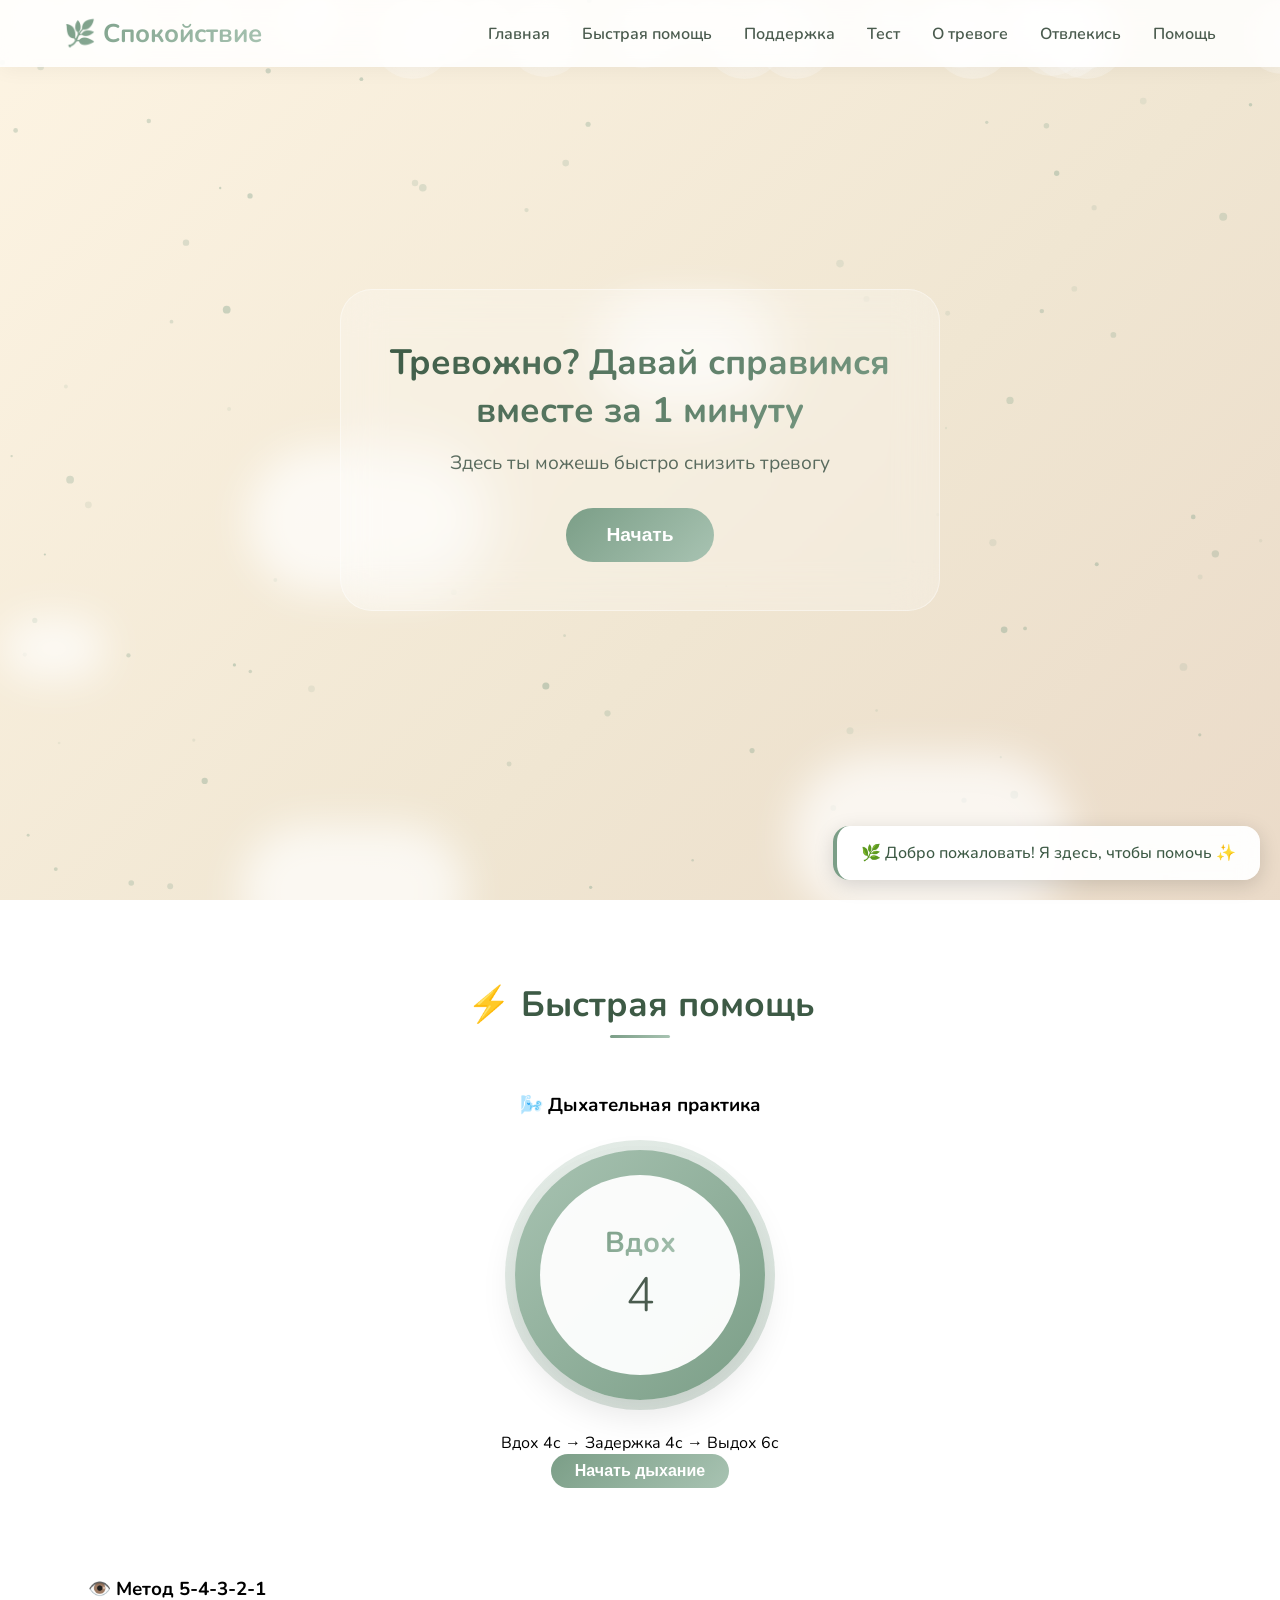
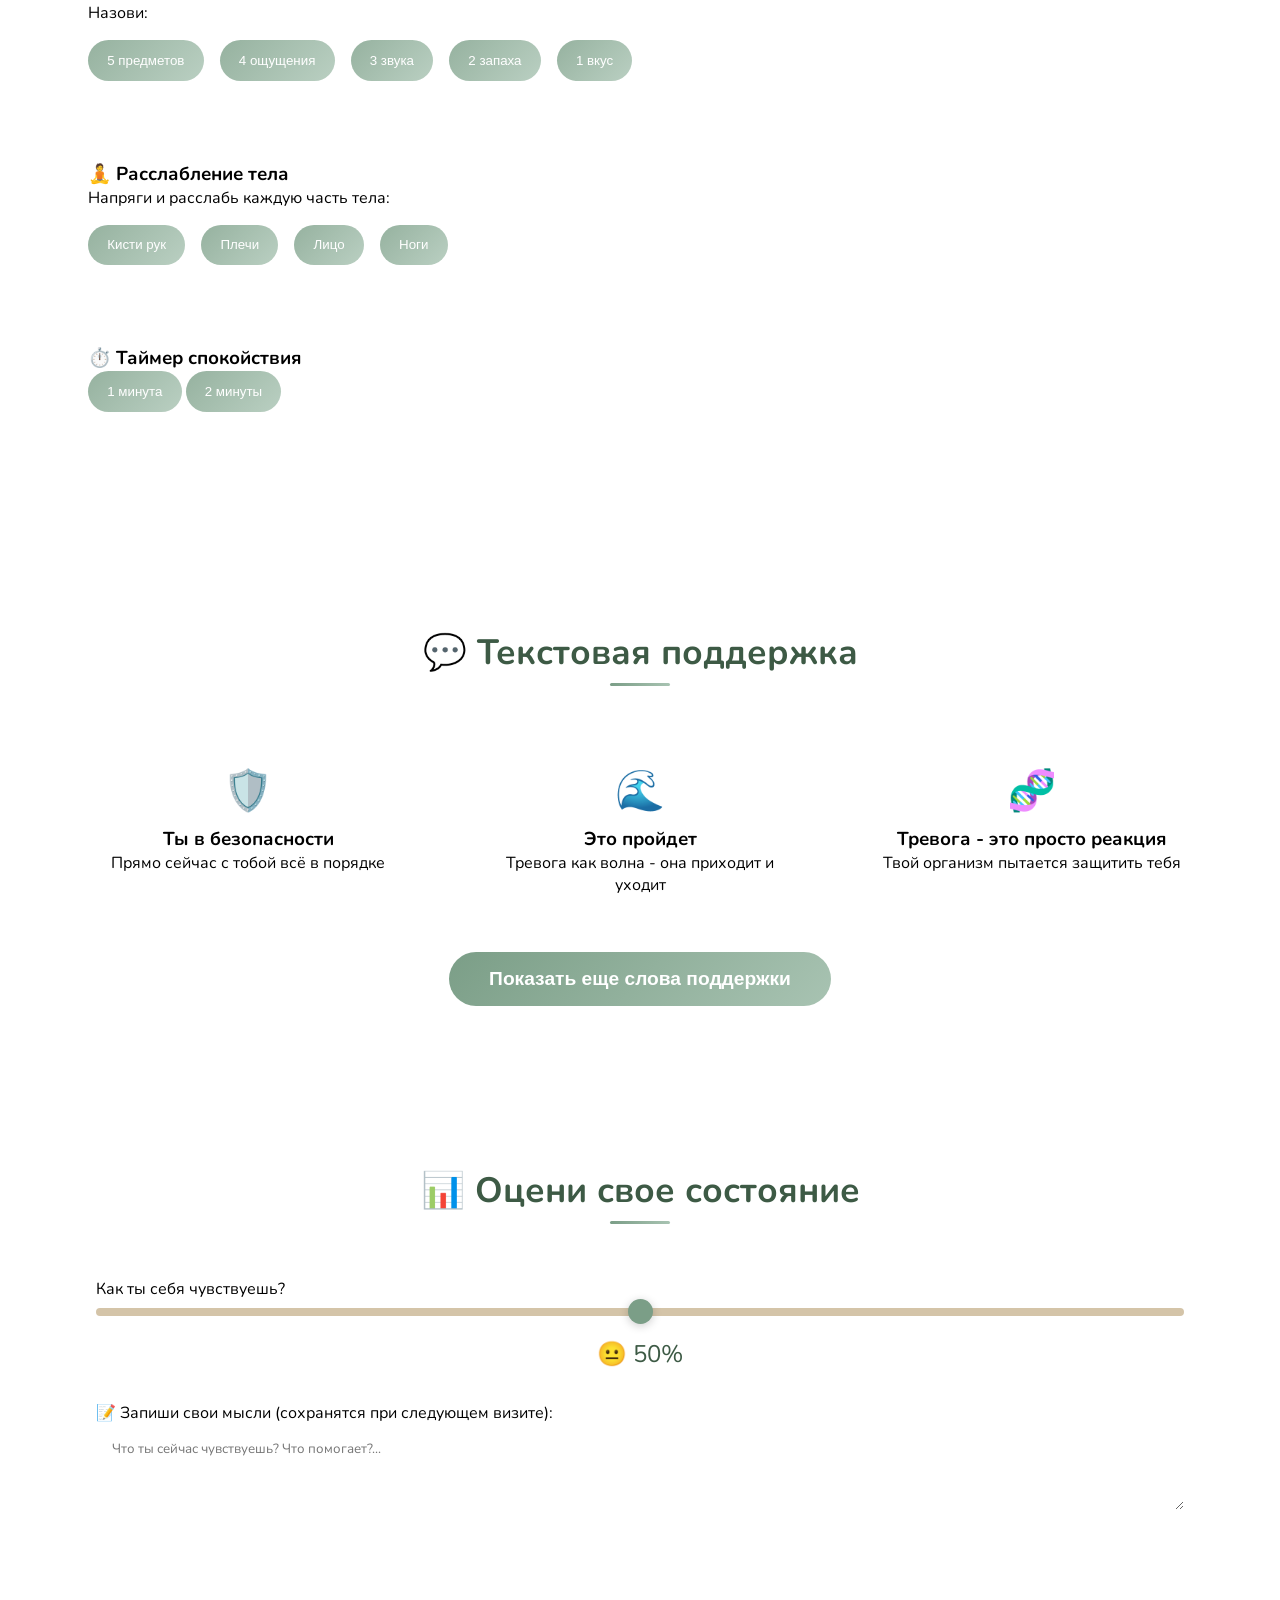
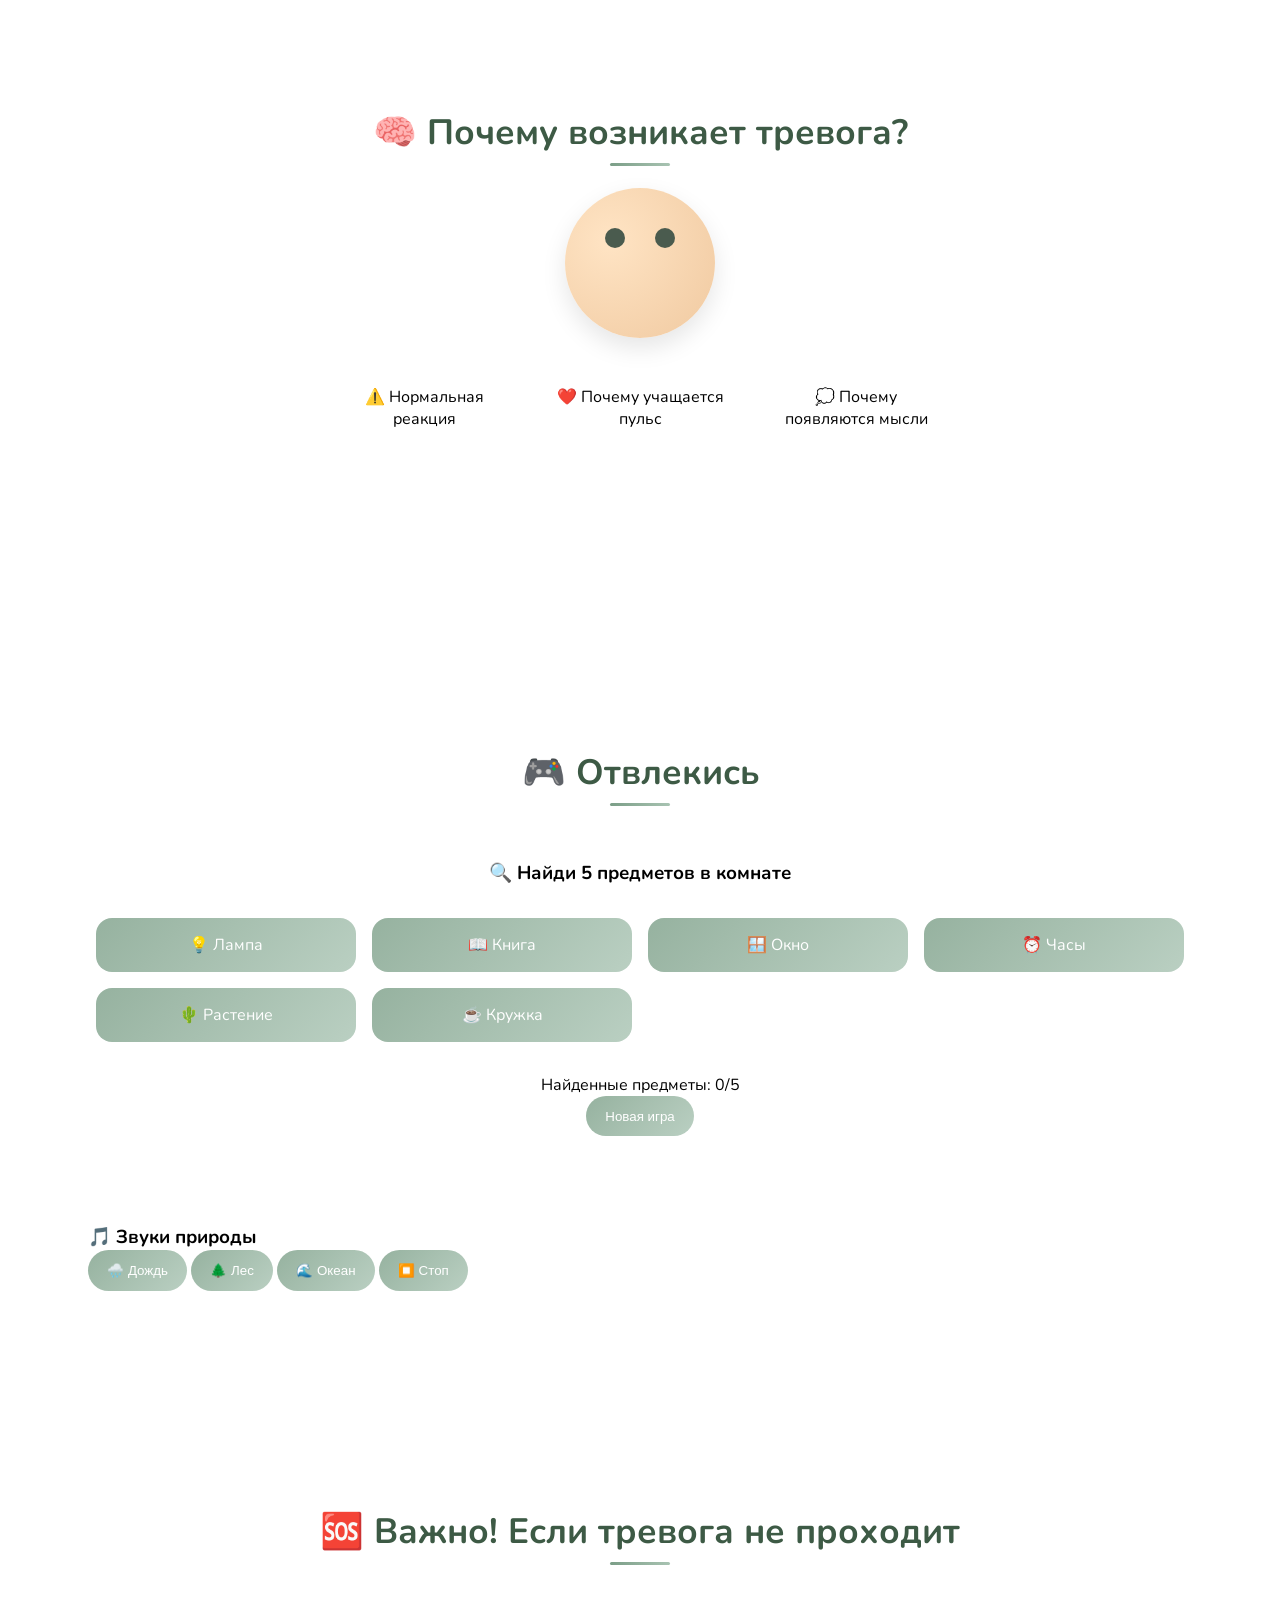
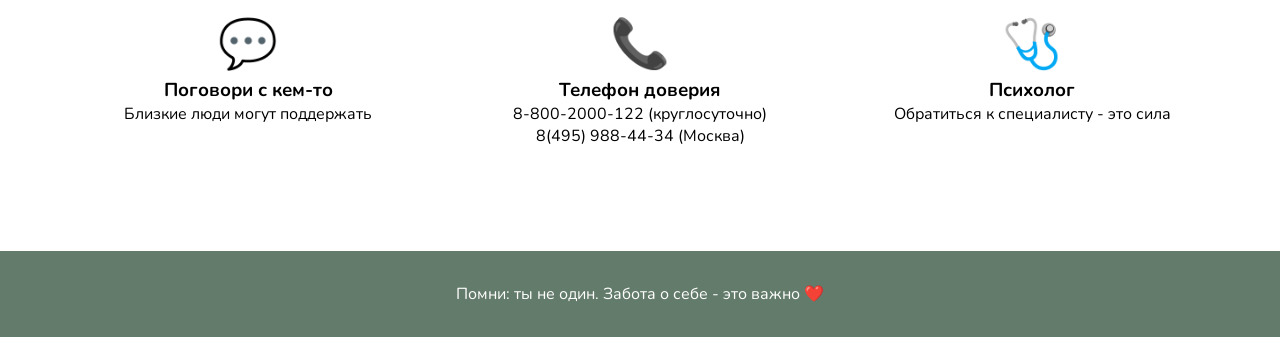
==== вика_сайт/index.html @ f8f21f13 "Add files via upload" ====
<!DOCTYPE html>
<html lang="ru">
<head>
    <meta charset="UTF-8">
    <meta name="viewport" content="width=device-width, initial-scale=1.0, user-scalable=no">
    <title>Спокойствие - Помощь при тревоге</title>
    <link href="https://fonts.googleapis.com/css2?family=Nunito:wght@300;400;600;700;800&display=swap" rel="stylesheet">
    
    <style>
    * {
        margin: 0;
        padding: 0;
        box-sizing: border-box;
    }

    body {
        font-family: 'Nunito', sans-serif;
        min-height: 100vh;
        overflow-x: hidden;
        position: relative;
    }

    /* Канвас для частиц */
    #particleCanvas {
        position: fixed;
        top: 0;
        left: 0;
        width: 100%;
        height: 100%;
        z-index: -2;
        pointer-events: none;
    }

    /* Градиентный фон */
    .gradient-bg {
        position: fixed;
        top: 0;
        left: 0;
        width: 100%;
        height: 100%;
        z-index: -3;
        background: linear-gradient(135deg, 
            #fdf4e3 0%,
            #f0e6d2 15%,
            #e8d5c4 30%,
            #d4e2d4 50%,
            #c5d9e8 70%,
            #e8d5c4 85%,
            #f0e6d2 100%);
        background-size: 400% 400%;
        animation: gradientFlow 20s ease infinite;
    }

    @keyframes gradientFlow {
        0% { background-position: 0% 50%; }
        25% { background-position: 50% 100%; }
        50% { background-position: 100% 50%; }
        75% { background-position: 50% 0%; }
        100% { background-position: 0% 50%; }
    }

    /* Плавающие облака */
    .cloud {
        position: fixed;
        background: rgba(255, 255, 255, 0.7);
        border-radius: 1000px;
        filter: blur(20px);
        pointer-events: none;
        z-index: -1;
        animation: floatCloud 30s infinite linear;
    }

    @keyframes floatCloud {
        0% { transform: translateX(-20%) translateY(0); }
        50% { transform: translateX(20%) translateY(-20px); }
        100% { transform: translateX(-20%) translateY(0); }
    }

    /* Плавающие пузырьки */
    .bubble-particle {
        position: fixed;
        background: radial-gradient(circle, rgba(255,255,255,0.6), rgba(255,255,255,0.1));
        border-radius: 50%;
        pointer-events: none;
        z-index: -1;
        animation: floatBubble var(--duration, 15s) infinite ease-in-out;
    }

    @keyframes floatBubble {
        0% { transform: translateY(100vh) scale(0); opacity: 0; }
        20% { opacity: 0.6; }
        80% { opacity: 0.3; }
        100% { transform: translateY(-20vh) scale(1); opacity: 0; }
    }

    /* Свечение при наведении */
    .glow-effect {
        transition: all 0.3s ease;
    }

    .glow-effect:hover {
        filter: drop-shadow(0 0 15px rgba(123, 158, 135, 0.5));
        transform: translateY(-2px);
    }

    /* Анимация появления уведомлений */
    @keyframes notificationPop {
        0% { transform: scale(0) translateY(20px); opacity: 0; }
        50% { transform: scale(1.1) translateY(-10px); }
        100% { transform: scale(1) translateY(0); opacity: 1; }
    }

    /* Навигация */
    .navbar {
        position: fixed;
        top: 0;
        width: 100%;
        background: rgba(255, 255, 255, 0.85);
        backdrop-filter: blur(15px);
        padding: 1rem 5%;
        display: flex;
        justify-content: space-between;
        align-items: center;
        z-index: 1000;
        box-shadow: 0 2px 20px rgba(0,0,0,0.05);
        transition: all 0.3s;
    }

    .navbar.scrolled {
        background: rgba(255, 255, 255, 0.95);
        padding: 0.7rem 5%;
    }

    .logo {
        font-size: 1.6rem;
        font-weight: 700;
        background: linear-gradient(135deg, #7B9E87, #A8C3B2);
        -webkit-background-clip: text;
        background-clip: text;
        color: transparent;
        transition: all 0.3s;
    }

    .logo:hover {
        transform: scale(1.05);
    }

    .nav-links {
        display: flex;
        gap: 2rem;
        list-style: none;
    }

    .nav-links a {
        text-decoration: none;
        color: #4A5B4E;
        font-weight: 600;
        transition: all 0.3s;
        cursor: pointer;
        position: relative;
    }

    .nav-links a::after {
        content: '';
        position: absolute;
        bottom: -5px;
        left: 50%;
        transform: translateX(-50%);
        width: 0;
        height: 2px;
        background: #7B9E87;
        transition: width 0.3s;
    }

    .nav-links a:hover::after {
        width: 100%;
    }

    .nav-links a:hover { color: #7B9E87; }

    .hamburger {
        display: none;
        flex-direction: column;
        gap: 5px;
        cursor: pointer;
    }

    .hamburger span {
        width: 25px;
        height: 3px;
        background: #4A5B4E;
        transition: 0.3s;
    }

    /* Главный экран */
    .hero {
        min-height: 100vh;
        display: flex;
        align-items: center;
        justify-content: center;
        text-align: center;
        padding: 2rem;
    }

    .hero-card {
        background: rgba(255, 255, 255, 0.25);
        backdrop-filter: blur(20px);
        border-radius: 2rem;
        padding: 3rem;
        max-width: 600px;
        animation: fadeInUp 0.8s ease;
        border: 1px solid rgba(255,255,255,0.4);
        transition: all 0.3s;
    }

    .hero-card:hover {
        transform: translateY(-5px);
        background: rgba(255, 255, 255, 0.3);
        box-shadow: 0 20px 40px rgba(0,0,0,0.1);
    }

    .hero h1 {
        font-size: 2.2rem;
        background: linear-gradient(135deg, #3D5A45, #7B9E87);
        -webkit-background-clip: text;
        background-clip: text;
        color: transparent;
        margin-bottom: 1rem;
    }

    .hero p {
        font-size: 1.2rem;
        color: #5A6B5E;
        margin-bottom: 2rem;
    }

    .start-btn {
        background: linear-gradient(135deg, #7B9E87, #A8C3B2);
        color: white;
        border: none;
        padding: 1rem 2.5rem;
        font-size: 1.2rem;
        border-radius: 50px;
        cursor: pointer;
        transition: all 0.3s;
        font-weight: 700;
        position: relative;
        overflow: hidden;
    }

    .start-btn::before {
        content: '';
        position: absolute;
        top: 50%;
        left: 50%;
        width: 0;
        height: 0;
        border-radius: 50%;
        background: rgba(255,255,255,0.3);
        transform: translate(-50%, -50%);
        transition: width 0.6s, height 0.6s;
    }

    .start-btn:hover::before {
        width: 300px;
        height: 300px;
    }

    .start-btn:hover {
        transform: translateY(-3px);
        box-shadow: 0 10px 25px rgba(123,158,135,0.4);
    }

    /* Общие стили секций */
    .section {
        padding: 5rem 5%;
        position: relative;
    }

    .container {
        max-width: 1200px;
        margin: 0 auto;
    }

    .section-title {
        text-align: center;
        font-size: 2.2rem;
        color: #3D5A45;
        margin-bottom: 2rem;
        position: relative;
        display: inline-block;
        width: 100%;
    }

    .section-title::after {
        content: '';
        position: absolute;
        bottom: -10px;
        left: 50%;
        transform: translateX(-50%);
        width: 60px;
        height: 3px;
        background: linear-gradient(90deg, #7B9E87, #A8C3B2);
        border-radius: 3px;
    }

    /* Дыхательная анимация */
    .breath-card {
        background: rgba(255,255,255,0.3);
        backdrop-filter: blur(15px);
        border-radius: 2rem;
        padding: 2rem;
        text-align: center;
        max-width: 500px;
        margin: 0 auto;
        transition: all 0.3s;
    }

    .breath-card:hover {
        transform: scale(1.02);
        background: rgba(255,255,255,0.4);
    }

    .breath-circle {
        width: 250px;
        height: 250px;
        margin: 2rem auto;
        background: linear-gradient(135deg, #A8C3B2, #7B9E87);
        border-radius: 50%;
        display: flex;
        align-items: center;
        justify-content: center;
        transition: all 0.1s ease;
        cursor: pointer;
        box-shadow: 0 15px 35px rgba(0,0,0,0.1);
        position: relative;
    }

    .breath-circle::before {
        content: '';
        position: absolute;
        top: -10px;
        left: -10px;
        right: -10px;
        bottom: -10px;
        border-radius: 50%;
        background: linear-gradient(135deg, #A8C3B2, #7B9E87);
        opacity: 0.3;
        z-index: -1;
        transition: all 0.3s;
    }

    .breath-circle:hover::before {
        top: -15px;
        left: -15px;
        right: -15px;
        bottom: -15px;
        opacity: 0.5;
    }

    .circle-inner {
        width: 200px;
        height: 200px;
        background: rgba(255,255,255,0.95);
        border-radius: 50%;
        display: flex;
        flex-direction: column;
        align-items: center;
        justify-content: center;
    }

    .breath-text {
        font-size: 1.8rem;
        font-weight: 700;
        background: linear-gradient(135deg, #7B9E87, #A8C3B2);
        -webkit-background-clip: text;
        background-clip: text;
        color: transparent;
    }

    .breath-timer {
        font-size: 3rem;
        font-weight: 300;
        color: #4A5B4E;
    }

    /* Метод 5-4-3-2-1 */
    .method-card {
        background: rgba(255,255,255,0.3);
        backdrop-filter: blur(15px);
        border-radius: 1.5rem;
        padding: 1.5rem;
        margin: 1rem 0;
        transition: all 0.3s;
    }

    .method-card:hover {
        transform: translateX(5px);
        background: rgba(255,255,255,0.4);
    }

    .sense-buttons {
        display: flex;
        flex-wrap: wrap;
        gap: 1rem;
        margin-top: 1rem;
    }

    .sense-btn {
        background: linear-gradient(135deg, rgba(123,158,135,0.8), rgba(168,195,178,0.8));
        color: white;
        border: none;
        padding: 0.8rem 1.2rem;
        border-radius: 25px;
        cursor: pointer;
        transition: all 0.2s;
        position: relative;
        overflow: hidden;
    }

    .sense-btn:hover {
        transform: scale(1.05);
        background: linear-gradient(135deg, #7B9E87, #A8C3B2);
    }

    .sense-btn:active {
        transform: scale(0.95);
    }

    /* Слова поддержки */
    .support-grid {
        display: grid;
        grid-template-columns: repeat(auto-fit, minmax(250px, 1fr));
        gap: 1.5rem;
        margin-top: 2rem;
    }

    .support-card {
        background: rgba(255,255,255,0.4);
        backdrop-filter: blur(12px);
        border-radius: 1rem;
        padding: 1.5rem;
        text-align: center;
        transition: all 0.3s;
        cursor: pointer;
    }

    .support-card:hover {
        transform: translateY(-8px) rotate(2deg);
        background: rgba(255,255,255,0.6);
        box-shadow: 0 15px 30px rgba(0,0,0,0.1);
    }

    .support-emoji { 
        font-size: 2.5rem; 
        margin-bottom: 0.5rem;
        transition: all 0.3s;
    }

    .support-card:hover .support-emoji {
        transform: scale(1.2);
    }

    /* Мини-тест с шкалой */
    .scale-container {
        background: rgba(255,255,255,0.3);
        backdrop-filter: blur(15px);
        border-radius: 2rem;
        padding: 2rem;
        transition: all 0.3s;
    }

    .scale-container:hover {
        transform: translateY(-3px);
        background: rgba(255,255,255,0.4);
    }

    .slider {
        width: 100%;
        height: 8px;
        -webkit-appearance: none;
        background: #D4C4A8;
        border-radius: 5px;
        outline: none;
    }

    .slider::-webkit-slider-thumb {
        -webkit-appearance: none;
        width: 25px;
        height: 25px;
        background: #7B9E87;
        border-radius: 50%;
        cursor: pointer;
        box-shadow: 0 2px 10px rgba(0,0,0,0.2);
        transition: all 0.2s;
    }

    .slider::-webkit-slider-thumb:hover {
        transform: scale(1.2);
    }

    .scale-value {
        text-align: center;
        font-size: 1.5rem;
        margin: 1rem 0;
        color: #3D5A45;
    }

    .journal-area {
        margin-top: 2rem;
    }

    .journal-area textarea {
        width: 100%;
        padding: 1rem;
        border: none;
        border-radius: 1rem;
        background: rgba(255,255,255,0.7);
        font-family: inherit;
        resize: vertical;
        transition: all 0.3s;
    }

    .journal-area textarea:focus {
        outline: none;
        background: rgba(255,255,255,0.9);
        transform: scale(1.01);
    }

    /* Анимированная голова */
    .head-container {
        text-align: center;
        position: relative;
        min-height: 400px;
    }

    .animated-head {
        width: 150px;
        height: 150px;
        background: radial-gradient(circle at 30% 35%, #FFE4C4, #F0C9A0);
        border-radius: 50%;
        margin: 0 auto 2rem;
        position: relative;
        animation: headBob 3s ease-in-out infinite;
        box-shadow: 0 10px 25px rgba(0,0,0,0.1);
        cursor: pointer;
        transition: all 0.3s;
    }

    .animated-head:hover {
        transform: scale(1.05);
    }

    @keyframes headBob {
        0%, 100% { transform: translateY(0); }
        50% { transform: translateY(-10px); }
    }

    .eyes {
        position: absolute;
        top: 40px;
        left: 50%;
        transform: translateX(-50%);
        display: flex;
        gap: 30px;
    }

    .eye {
        width: 20px;
        height: 20px;
        background: #4A5B4E;
        border-radius: 50%;
        animation: blink 4s infinite;
        transition: all 0.1s;
    }

    .animated-head:hover .eye {
        transform: scale(1.3);
    }

    @keyframes blink {
        0%, 94%, 100% { height: 20px; }
        97% { height: 2px; }
    }

    .info-bubbles {
        display: flex;
        flex-wrap: wrap;
        justify-content: center;
        gap: 1rem;
        margin-top: 2rem;
    }

    .info-bubble {
        background: rgba(255,255,255,0.5);
        backdrop-filter: blur(10px);
        padding: 1rem;
        border-radius: 2rem;
        max-width: 200px;
        animation: floatInfo 3s ease-in-out infinite;
        cursor: pointer;
        transition: all 0.3s;
    }

    .info-bubble:hover {
        transform: scale(1.1);
        background: rgba(255,255,255,0.7);
    }

    .info-bubble:nth-child(2) { animation-delay: 0.5s; }
    .info-bubble:nth-child(3) { animation-delay: 1s; }

    @keyframes floatInfo {
        0%, 100% { transform: translateY(0); }
        50% { transform: translateY(-8px); }
    }

    /* Мини-игра */
    .game-card {
        background: rgba(255,255,255,0.3);
        backdrop-filter: blur(15px);
        border-radius: 2rem;
        padding: 2rem;
        text-align: center;
    }

    .game-area {
        display: grid;
        grid-template-columns: repeat(4, 1fr);
        gap: 1rem;
        margin: 2rem 0;
    }

    .game-item {
        background: linear-gradient(135deg, rgba(123,158,135,0.8), rgba(168,195,178,0.8));
        padding: 1rem;
        border-radius: 1rem;
        cursor: pointer;
        transition: all 0.3s;
        color: white;
    }

    .game-item:hover {
        transform: translateY(-3px) scale(1.05);
        background: linear-gradient(135deg, #7B9E87, #A8C3B2);
    }

    .game-item.found { 
        opacity: 0.4; 
        cursor: default;
        transform: scale(0.95);
    }

    /* Контакты помощи */
    .help-grid {
        display: grid;
        grid-template-columns: repeat(auto-fit, minmax(280px, 1fr));
        gap: 1.5rem;
    }

    .help-card {
        background: rgba(255,255,255,0.4);
        backdrop-filter: blur(12px);
        border-radius: 1.5rem;
        padding: 1.5rem;
        text-align: center;
        transition: all 0.3s;
    }

    .help-card:hover {
        transform: translateY(-5px);
        background: rgba(255,255,255,0.6);
        box-shadow: 0 10px 25px rgba(0,0,0,0.1);
    }

    /* Уведомление */
    .notification {
        position: fixed;
        bottom: 20px;
        right: 20px;
        background: rgba(255,255,255,0.95);
        backdrop-filter: blur(10px);
        padding: 1rem 1.5rem;
        border-radius: 1rem;
        box-shadow: 0 5px 20px rgba(0,0,0,0.15);
        z-index: 2000;
        animation: notificationPop 0.5s ease;
        border-left: 4px solid #7B9E87;
        font-weight: 500;
        color: #3D5A45;
    }

    /* Адаптивность */
    @media (max-width: 768px) {
        .nav-links { display: none; }
        .hamburger { display: flex; }
        .nav-links.active { display: flex; flex-direction: column; position: absolute; top: 100%; left: 0; width: 100%; background: rgba(255,255,255,0.98); padding: 1rem; gap: 1rem; }
        .hero h1 { font-size: 1.5rem; }
        .breath-circle { width: 200px; height: 200px; }
        .circle-inner { width: 160px; height: 160px; }
        .game-area { grid-template-columns: repeat(2, 1fr); }
    }

    @keyframes fadeInUp {
        from { opacity: 0; transform: translateY(30px); }
        to { opacity: 1; transform: translateY(0); }
    }

    button { cursor: pointer; transition: all 0.2s; }
    button:active { transform: scale(0.98); }
    </style>
</head>
<body>
    <canvas id="particleCanvas"></canvas>
    <div class="gradient-bg"></div>
    <div id="clouds"></div>
    <div id="bubblesContainer"></div>

    <nav class="navbar" id="navbar">
        <div class="logo">🌿 Спокойствие</div>
        <ul class="nav-links">
            <li><a onclick="scrollToSection('main')">Главная</a></li>
            <li><a onclick="scrollToSection('quickHelp')">Быстрая помощь</a></li>
            <li><a onclick="scrollToSection('support')">Поддержка</a></li>
            <li><a onclick="scrollToSection('test')">Тест</a></li>
            <li><a onclick="scrollToSection('why')">О тревоге</a></li>
            <li><a onclick="scrollToSection('distract')">Отвлекись</a></li>
            <li><a onclick="scrollToSection('help')">Помощь</a></li>
        </ul>
        <div class="hamburger" onclick="toggleMenu()">
            <span></span><span></span><span></span>
        </div>
    </nav>

    <!-- Главный экран -->
    <section id="main" class="hero">
        <div class="hero-card">
            <h1>Тревожно? Давай справимся вместе за 1 минуту</h1>
            <p>Здесь ты можешь быстро снизить тревогу</p>
            <button class="start-btn" onclick="scrollToSection('quickHelp')">Начать</button>
        </div>
    </section>

    <!-- Остальные секции остаются без изменений для краткости... -->
    <section id="quickHelp" class="section">
        <div class="container">
            <h2 class="section-title">⚡ Быстрая помощь</h2>
            
            <div class="breath-card" style="margin-bottom: 2rem;">
                <h3>🌬️ Дыхательная практика</h3>
                <div class="breath-circle" id="breathCircle" onclick="toggleBreathing()">
                    <div class="circle-inner">
                        <div class="breath-text" id="breathText">Вдох</div>
                        <div class="breath-timer" id="breathTimer">4</div>
                    </div>
                </div>
                <p>Вдох 4с → Задержка 4с → Выдох 6с</p>
                <button class="start-btn" style="padding: 0.5rem 1.5rem; font-size: 1rem;" onclick="toggleBreathing()">Начать дыхание</button>
            </div>

            <div class="method-card">
                <h3>👁️ Метод 5-4-3-2-1</h3>
                <p>Назови:</p>
                <div class="sense-buttons">
                    <button class="sense-btn" onclick="addSense('5 предметов, которые ты видишь')">5 предметов</button>
                    <button class="sense-btn" onclick="addSense('4 вещи, которые ты чувствуешь')">4 ощущения</button>
                    <button class="sense-btn" onclick="addSense('3 звука вокруг')">3 звука</button>
                    <button class="sense-btn" onclick="addSense('2 запаха')">2 запаха</button>
                    <button class="sense-btn" onclick="addSense('1 вкус')">1 вкус</button>
                </div>
                <p id="senseFeedback" style="margin-top: 1rem; font-style: italic;"></p>
            </div>

            <div class="method-card">
                <h3>🧘 Расслабление тела</h3>
                <p>Напряги и расслабь каждую часть тела:</p>
                <div class="sense-buttons">
                    <button class="sense-btn" onclick="relaxBody('кисти рук')">Кисти рук</button>
                    <button class="sense-btn" onclick="relaxBody('плечи')">Плечи</button>
                    <button class="sense-btn" onclick="relaxBody('лицо')">Лицо</button>
                    <button class="sense-btn" onclick="relaxBody('ноги')">Ноги</button>
                </div>
                <p id="relaxFeedback" style="margin-top: 1rem;"></p>
            </div>

            <div class="method-card">
                <h3>⏱️ Таймер спокойствия</h3>
                <button class="sense-btn" onclick="startTimer(60)">1 минута</button>
                <button class="sense-btn" onclick="startTimer(120)">2 минуты</button>
                <p id="timerDisplay" style="margin-top: 1rem; font-size: 1.5rem;"></p>
            </div>
        </div>
    </section>

    <section id="support" class="section">
        <div class="container">
            <h2 class="section-title">💬 Текстовая поддержка</h2>
            <div class="support-grid" id="supportGrid">
                <div class="support-card"><div class="support-emoji">🛡️</div><h3>Ты в безопасности</h3><p>Прямо сейчас с тобой всё в порядке</p></div>
                <div class="support-card"><div class="support-emoji">🌊</div><h3>Это пройдет</h3><p>Тревога как волна - она приходит и уходит</p></div>
                <div class="support-card"><div class="support-emoji">🧬</div><h3>Тревога - это просто реакция</h3><p>Твой организм пытается защитить тебя</p></div>
            </div>
            <div style="text-align: center; margin-top: 2rem;">
                <button class="start-btn" id="moreSupportBtn">Показать еще слова поддержки</button>
            </div>
            <div id="extraSupport" style="display: none; margin-top: 2rem;"></div>
        </div>
    </section>

    <section id="test" class="section">
        <div class="container">
            <h2 class="section-title">📊 Оцени свое состояние</h2>
            <div class="scale-container">
                <p>Как ты себя чувствуешь?</p>
                <input type="range" id="moodScale" class="slider" min="0" max="100" value="50">
                <div class="scale-value" id="scaleValue">😐 50%</div>
                <div class="journal-area">
                    <p>📝 Запиши свои мысли (сохранятся при следующем визите):</p>
                    <textarea id="journalNotes" rows="3" placeholder="Что ты сейчас чувствуешь? Что помогает?..."></textarea>
                </div>
            </div>
        </div>
    </section>

    <section id="why" class="section">
        <div class="container">
            <h2 class="section-title">🧠 Почему возникает тревога?</h2>
            <div class="head-container">
                <div class="animated-head" onclick="showRandomFact()">
                    <div class="eyes">
                        <div class="eye"></div>
                        <div class="eye"></div>
                    </div>
                </div>
                <div class="info-bubbles">
                    <div class="info-bubble" onclick="showInfo('Тревога - это нормальная реакция организма на опасность')">⚠️ Нормальная реакция</div>
                    <div class="info-bubble" onclick="showInfo('Пульс учащается, чтобы быстрее доставить кислород к мышцам')">❤️ Почему учащается пульс</div>
                    <div class="info-bubble" onclick="showInfo('Мозг ищет угрозы - так эволюция защищала нас')">💭 Почему появляются мысли</div>
                </div>
                <p id="infoDisplay" style="text-align: center; margin-top: 2rem; background: rgba(255,255,255,0.5); padding: 1rem; border-radius: 1rem;"></p>
            </div>
        </div>
    </section>

    <section id="distract" class="section">
        <div class="container">
            <h2 class="section-title">🎮 Отвлекись</h2>
            <div class="game-card">
                <h3>🔍 Найди 5 предметов в комнате</h3>
                <div class="game-area" id="gameArea">
                    <div class="game-item" data-item="лампа">💡 Лампа</div>
                    <div class="game-item" data-item="книга">📖 Книга</div>
                    <div class="game-item" data-item="окно">🪟 Окно</div>
                    <div class="game-item" data-item="часы">⏰ Часы</div>
                    <div class="game-item" data-item="растение">🌵 Растение</div>
                    <div class="game-item" data-item="кружка">☕ Кружка</div>
                </div>
                <p>Найденные предметы: <span id="foundCount">0</span>/5</p>
                <button class="sense-btn" onclick="resetGame()">Новая игра</button>
            </div>
            
            <div class="method-card" style="margin-top: 2rem;">
                <h3>🎵 Звуки природы</h3>
                <button class="sense-btn" onclick="playSound('rain')">🌧️ Дождь</button>
                <button class="sense-btn" onclick="playSound('forest')">🌲 Лес</button>
                <button class="sense-btn" onclick="playSound('ocean')">🌊 Океан</button>
                <button class="sense-btn" onclick="stopSound()">⏹️ Стоп</button>
                <p id="soundStatus" style="margin-top: 1rem;"></p>
            </div>
        </div>
    </section>

    <section id="help" class="section">
        <div class="container">
            <h2 class="section-title">🆘 Важно! Если тревога не проходит</h2>
            <div class="help-grid">
                <div class="help-card">
                    <div style="font-size: 3rem;">💬</div>
                    <h3>Поговори с кем-то</h3>
                    <p>Близкие люди могут поддержать</p>
                </div>
                <div class="help-card">
                    <div style="font-size: 3rem;">📞</div>
                    <h3>Телефон доверия</h3>
                    <p>8-800-2000-122 (круглосуточно)</p>
                    <p>8(495) 988-44-34 (Москва)</p>
                </div>
                <div class="help-card">
                    <div style="font-size: 3rem;">🩺</div>
                    <h3>Психолог</h3>
                    <p>Обратиться к специалисту - это сила</p>
                </div>
            </div>
        </div>
    </section>

    <footer style="text-align: center; padding: 2rem; background: rgba(61,90,69,0.8); color: white;">
        <p>Помни: ты не один. Забота о себе - это важно ❤️</p>
    </footer>

    <script>
    // Частицы на канвасе
    const canvas = document.getElementById('particleCanvas');
    const ctx = canvas.getContext('2d');
    let particles = [];
    let mouseX = 0, mouseY = 0;

    function resizeCanvas() {
        canvas.width = window.innerWidth;
        canvas.height = window.innerHeight;
    }

    class Particle {
        constructor() {
            this.x = Math.random() * canvas.width;
            this.y = Math.random() * canvas.height;
            this.size = Math.random() * 3 + 1;
            this.speedX = Math.random() * 1 - 0.5;
            this.speedY = Math.random() * 1 - 0.5;
            this.color = `rgba(123, 158, 135, ${Math.random() * 0.3 + 0.1})`;
        }

        update() {
            this.x += this.speedX;
            this.y += this.speedY;
            
            // Притяжение к курсору
            const dx = mouseX - this.x;
            const dy = mouseY - this.y;
            const distance = Math.sqrt(dx * dx + dy * dy);
            if (distance < 100) {
                const angle = Math.atan2(dy, dx);
                const force = (100 - distance) / 1000;
                this.x -= Math.cos(angle) * force;
                this.y -= Math.sin(angle) * force;
            }
            
            if (this.x < 0) this.x = canvas.width;
            if (this.x > canvas.width) this.x = 0;
            if (this.y < 0) this.y = canvas.height;
            if (this.y > canvas.height) this.y = 0;
        }

        draw() {
            ctx.fillStyle = this.color;
            ctx.beginPath();
            ctx.arc(this.x, this.y, this.size, 0, Math.PI * 2);
            ctx.fill();
        }
    }

    function initParticles() {
        for (let i = 0; i < 100; i++) {
            particles.push(new Particle());
        }
    }

    function animateParticles() {
        ctx.clearRect(0, 0, canvas.width, canvas.height);
        particles.forEach(particle => {
            particle.update();
            particle.draw();
        });
        requestAnimationFrame(animateParticles);
    }

    // Облака
    function createClouds() {
        const cloudContainer = document.getElementById('clouds');
        for (let i = 0; i < 5; i++) {
            const cloud = document.createElement('div');
            cloud.className = 'cloud';
            const size = Math.random() * 200 + 100;
            cloud.style.width = size + 'px';
            cloud.style.height = (size * 0.6) + 'px';
            cloud.style.top = Math.random() * 100 + '%';
            cloud.style.left = Math.random() * 100 + '%';
            cloud.style.animationDelay = Math.random() * 10 + 's';
            cloud.style.animationDuration = Math.random() * 20 + 20 + 's';
            cloudContainer.appendChild(cloud);
        }
    }

    // Пузырьки
    function createBubbles() {
        const container = document.getElementById('bubblesContainer');
        for (let i = 0; i < 30; i++) {
            const bubble = document.createElement('div');
            bubble.className = 'bubble-particle';
            const size = Math.random() * 60 + 20;
            bubble.style.width = size + 'px';
            bubble.style.height = size + 'px';
            bubble.style.left = Math.random() * 100 + '%';
            bubble.style.setProperty('--duration', Math.random() * 15 + 10 + 's');
            bubble.style.animationDelay = Math.random() * 10 + 's';
            container.appendChild(bubble);
        }
    }

    // Уведомление
    function showNotification(message, emoji = '✨') {
        const notification = document.createElement('div');
        notification.className = 'notification';
        notification.innerHTML = `${emoji} ${message}`;
        document.body.appendChild(notification);
        setTimeout(() => {
            notification.style.animation = 'fadeOut 0.5s ease';
            setTimeout(() => notification.remove(), 500);
        }, 3000);
    }

    // Добавляем анимацию исчезновения
    const style = document.createElement('style');
    style.textContent = `
        @keyframes fadeOut {
            from { opacity: 1; transform: scale(1); }
            to { opacity: 0; transform: scale(0.8); }
        }
    `;
    document.head.appendChild(style);

    // Создание ripple эффекта
    function createRipple(event, element) {
        const ripple = document.createElement('div');
        ripple.style.position = 'absolute';
        ripple.style.borderRadius = '50%';
        ripple.style.backgroundColor = 'rgba(255,255,255,0.6)';
        ripple.style.pointerEvents = 'none';
        const rect = element.getBoundingClientRect();
        const size = Math.max(rect.width, rect.height);
        ripple.style.width = ripple.style.height = size + 'px';
        ripple.style.left = (event.clientX - rect.left - size/2) + 'px';
        ripple.style.top = (event.clientY - rect.top - size/2) + 'px';
        ripple.style.animation = 'ripple 0.6s linear';
        element.style.position = 'relative';
        element.style.overflow = 'hidden';
        element.appendChild(ripple);
        setTimeout(() => ripple.remove(), 600);
    }

    // Добавляем ripple анимацию
    const rippleStyle = document.createElement('style');
    rippleStyle.textContent = `
        @keyframes ripple {
            0% { transform: scale(0); opacity: 0.6; }
            100% { transform: scale(2); opacity: 0; }
        }
    `;
    document.head.appendChild(rippleStyle);

    // Функции взаимодействия с пользователем
    function addSense(item) {
        if(!senseItems.includes(item)) {
            senseItems.push(item);
            const feedback = document.getElementById('senseFeedback');
            if(feedback) {
                feedback.innerHTML = `✓ Найдено: ${senseItems.join(', ')}<br>Отлично! Ты заземляешься.`;
                showNotification(`+ ${item}`, '👁️');
                if(senseItems.length >= 5) {
                    feedback.innerHTML += '<br>🎉 Молодец! Тревога снижается!';
                    showNotification('Ты справился! Тревога отступает!', '🎉');
                }
            }
        }
    }

    function relaxBody(part) {
        const feedback = document.getElementById('relaxFeedback');
        if(feedback) {
            feedback.innerHTML = `✨ Расслабь ${part}... Чувствуешь тепло? ✨`;
            showNotification(`Расслабь ${part}`, '🧘');
            setTimeout(() => { feedback.innerHTML = ''; }, 2000);
        }
    }

    function showInfo(msg) {
        const display = document.getElementById('infoDisplay');
        if(display) {
            display.innerText = msg;
            showNotification(msg, '💡');
        }
    }

    function showRandomFact() {
        const facts = [
            'Тревога - это способ организма защитить тебя',
            'Глубокое дыхание активирует парасимпатическую нервную систему',
            'Физическая активность помогает снизить тревогу',
            'Ты не один, многие люди испытывают тревогу',
            'Эта эмоция пройдет, как и все остальные'
        ];
        const randomFact = facts[Math.floor(Math.random() * facts.length)];
        showInfo(randomFact);
        showNotification(randomFact, '🧠');
    }

    function startTimer(seconds) {
        if(timerInterval) clearInterval(timerInterval);
        let remaining = seconds;
        const display = document.getElementById('timerDisplay');
        if(display) {
            display.innerText = `⏱️ ${remaining} сек`;
            showNotification(`Таймер на ${seconds/60} минуту запущен`, '⏱️');
            timerInterval = setInterval(() => {
                remaining--;
                display.innerText = `⏱️ ${remaining} сек`;
                if(remaining <= 0) {
                    clearInterval(timerInterval);
                    display.innerText = '✅ Время вышло! Ты справился.';
                    showNotification('Время вышло! Ты молодец!', '✅');
                }
            }, 1000);
        }
    }

    // Инициализация и отслеживание мыши
    document.addEventListener('DOMContentLoaded', () => {
        resizeCanvas();
        initParticles();
        animateParticles();
        createClouds();
        createBubbles();
        
        window.addEventListener('resize', resizeCanvas);
        
        document.addEventListener('mousemove', (e) => {
            mouseX = e.clientX;
            mouseY = e.clientY;
        });
        
        // Добавляем ripple эффект на все кнопки
        document.querySelectorAll('button, .game-item, .support-card, .info-bubble').forEach(btn => {
            btn.addEventListener('click', (e) => createRipple(e, btn));
        });
        
        initMoodScale();
        initJournal();
        initGame();
        initSupportButton();
        
        // Эффект при скролле для навбара
        window.addEventListener('scroll', () => {
            const navbar = document.getElementById('navbar');
            if(window.scrollY > 50) {
                navbar.classList.add('scrolled');
            } else {
                navbar.classList.remove('scrolled');
            }
        });
        
        // Приветственное уведомление
        setTimeout(() => {
            showNotification('Добро пожаловать! Я здесь, чтобы помочь ✨', '🌿');
        }, 1000);
    });

    // Остальные функции (дыхание, игра, поддержка и т.д.)
    let breathingActive = false;
    let breathIntervalId = null;
    let breathPhase = 0;
    let senseItems = [];
    let timerInterval = null;
    let found = 0;
    let currentAudio = null;

    const breathPatterns = [
        { text: 'Вдох', duration: 4, scale: 1.3 },
        { text: 'Задержка', duration: 4, scale: 1.3 },
        { text: 'Выдох', duration: 6, scale: 1 }
    ];

    function toggleBreathing() {
        if(breathingActive) {
            if(breathIntervalId) clearInterval(breathIntervalId);
            breathingActive = false;
            const breathText = document.getElementById('breathText');
            if(breathText) breathText.innerText = 'Готов';
            showNotification('Дыхание остановлено', '🌬️');
        } else {
            breathingActive = true;
            breathPhase = 0;
            runBreathCycle();
            showNotification('Начинаем дыхательную практику', '🌬️');
        }
    }

    function runBreathCycle() {
        if(!breathingActive) return;
        const pattern = breathPatterns[breathPhase];
        const circle = document.getElementById('breathCircle');
        const textEl = document.getElementById('breathText');
        const timerEl = document.getElementById('breathTimer');
        
        if(textEl) textEl.innerText = pattern.text;
        if(circle) circle.style.transform = `scale(${pattern.scale})`;
        let timeLeft = pattern.duration;
        if(timerEl) timerEl.innerText = timeLeft;
        
        const interval = setInterval(() => {
            if(!breathingActive) { clearInterval(interval); return; }
            timeLeft--;
            if(timerEl) timerEl.innerText = timeLeft;
            if(timeLeft <= 0) {
                clearInterval(interval);
                breathPhase = (breathPhase + 1) % breathPatterns.length;
                runBreathCycle();
            }
        }, 1000);
        breathIntervalId = interval;
    }

    function initMoodScale() {
        const scale = document.getElementById('moodScale');
        const scaleVal = document.getElementById('scaleValue');
        if(scale && scaleVal) {
            scale.oninput = () => {
                const val = scale.value;
                let emoji;
                if(val < 20) emoji = '😊';
                else if(val < 40) emoji = '🙂';
                else if(val < 60) emoji = '😐';
                else if(val < 80) emoji = '😟';
                else emoji = '😰';
                scaleVal.innerText = `${emoji} ${val}%`;
                localStorage.setItem('lastMood', val);
                if(val < 30) showNotification('Ты можешь справиться, я рядом', '💪');
            };
            const savedMood = localStorage.getItem('lastMood');
            if(savedMood) {
                scale.value = savedMood;
                const val = savedMood;
                let emoji;
                if(val < 20) emoji = '😊';
                else if(val < 40) emoji = '🙂';
                else if(val < 60) emoji = '😐';
                else if(val < 80) emoji = '😟';
                else emoji = '😰';
                scaleVal.innerText = `${emoji} ${val}%`;
            }
        }
    }

    function initJournal() {
        const notes = document.getElementById('journalNotes');
        if(notes) {
            const savedNotes = localStorage.getItem('journalNotes');
            if(savedNotes) notes.value = savedNotes;
            notes.oninput = () => {
                localStorage.setItem('journalNotes', notes.value);
                showNotification('Мысли сохранены', '📝');
            };
        }
    }

    function initGame() {
        const items = document.querySelectorAll('.game-item');
        found = 0;
        items.forEach(el => {
            el.classList.remove('found');
            el.onclick = () => {
                if(!el.classList.contains('found')) {
                    el.classList.add('found');
                    found++;
                    const countSpan = document.getElementById('foundCount');
                    if(countSpan) countSpan.innerText = found;
                    showNotification(`Найден предмет: ${el.getAttribute('data-item')}`, '🔍');
                    if(found === 5) {
                        alert('🎉 Отлично! Ты отвлекся и справился!');
                        showNotification('Поздравляю! Ты отлично справился!', '🏆');
                    }
                }
            };
        });
        const countSpan = document.getElementById('foundCount');
        if(countSpan) countSpan.innerText = '0';
    }

    function resetGame() {
        found = 0;
        const countSpan = document.getElementById('foundCount');
        if(countSpan) countSpan.innerText = '0';
        const items = document.querySelectorAll('.game-item');
        items.forEach(el => el.classList.remove('found'));
        showNotification('Игра перезапущена!', '🔄');
    }

    function playSound(type) {
        if(currentAudio) {
            currentAudio.pause();
            currentAudio = null;
        }
        const sounds = { rain: '🌧️ Шум дождя...', forest: '🌲 Пение птиц...', ocean: '🌊 Шум прибоя...' };
        const status = document.getElementById('soundStatus');
        if(status) {
            status.innerHTML = `🎵 Играет: ${sounds[type]} (представь этот звук)`;
            showNotification(`Включен звук: ${sounds[type]}`, '🎵');
            setTimeout(() => {
                if(status.innerHTML.includes('Играет')) status.innerHTML = '';
            }, 3000);
        }
    }

    function stopSound() { 
        if(currentAudio) {
            currentAudio.pause();
            currentAudio = null;
        }
        const status = document.getElementById('soundStatus');
        if(status) status.innerHTML = '🔇 Звук выключен';
        showNotification('Звук выключен', '🔇');
    }

    function scrollToSection(id) {
        const element = document.getElementById(id);
        if(element) element.scrollIntoView({ behavior: 'smooth' });
        showNotification(`Переход к разделу: ${id}`, '📌');
    }

    function toggleMenu() {
        const navLinks = document.querySelector('.nav-links');
        if(navLinks) navLinks.classList.toggle('active');
    }

    const moreSupport = [
        { emoji: '🌈', text: 'Ты сильнее, чем думаешь' },
        { emoji: '🌅', text: 'Каждая буря заканчивается' },
        { emoji: '💪', text: 'У тебя уже есть всё, чтобы справиться' },
        { emoji: '🌸', text: 'Позволь себе чувствовать - это нормально' }
    ];

    function initSupportButton() {
        const btn = document.getElementById('moreSupportBtn');
        const extraDiv = document.getElementById('extraSupport');
        if(btn && extraDiv) {
            btn.onclick = () => {
                if(extraDiv.style.display === 'none') {
                    extraDiv.innerHTML = '<div class="support-grid">' + moreSupport.map(s => `<div class="support-card" onclick="showNotification('${s.text}', '${s.emoji}')"><div class="support-emoji">${s.emoji}</div><h3>${s.text}</h3></div>`).join('') + '</div>';
                    extraDiv.style.display = 'block';
                    btn.innerText = 'Скрыть';
                    showNotification('Новые слова поддержки появились', '💝');
                } else {
                    extraDiv.style.display = 'none';
                    btn.innerText = 'Показать еще слова поддержки';
                }
            };
        }
    }
    </script>
</body>
</html>
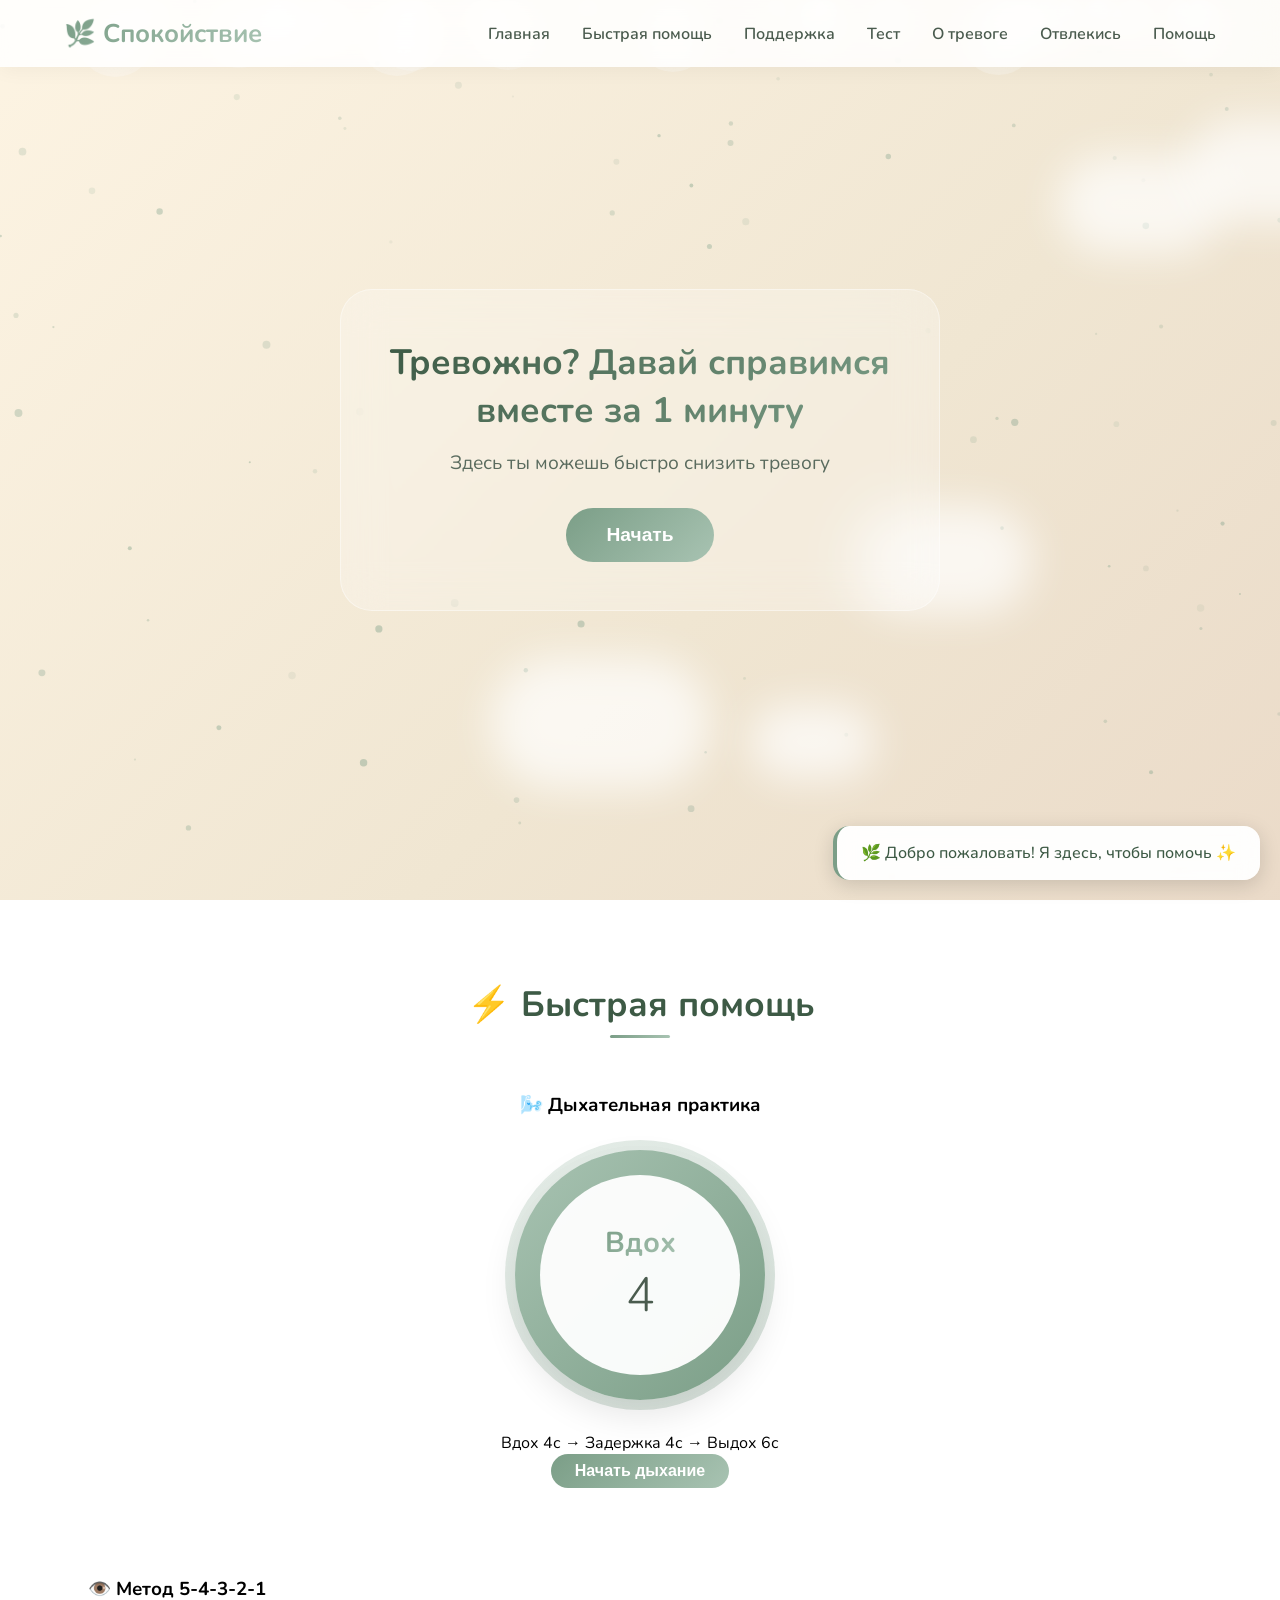
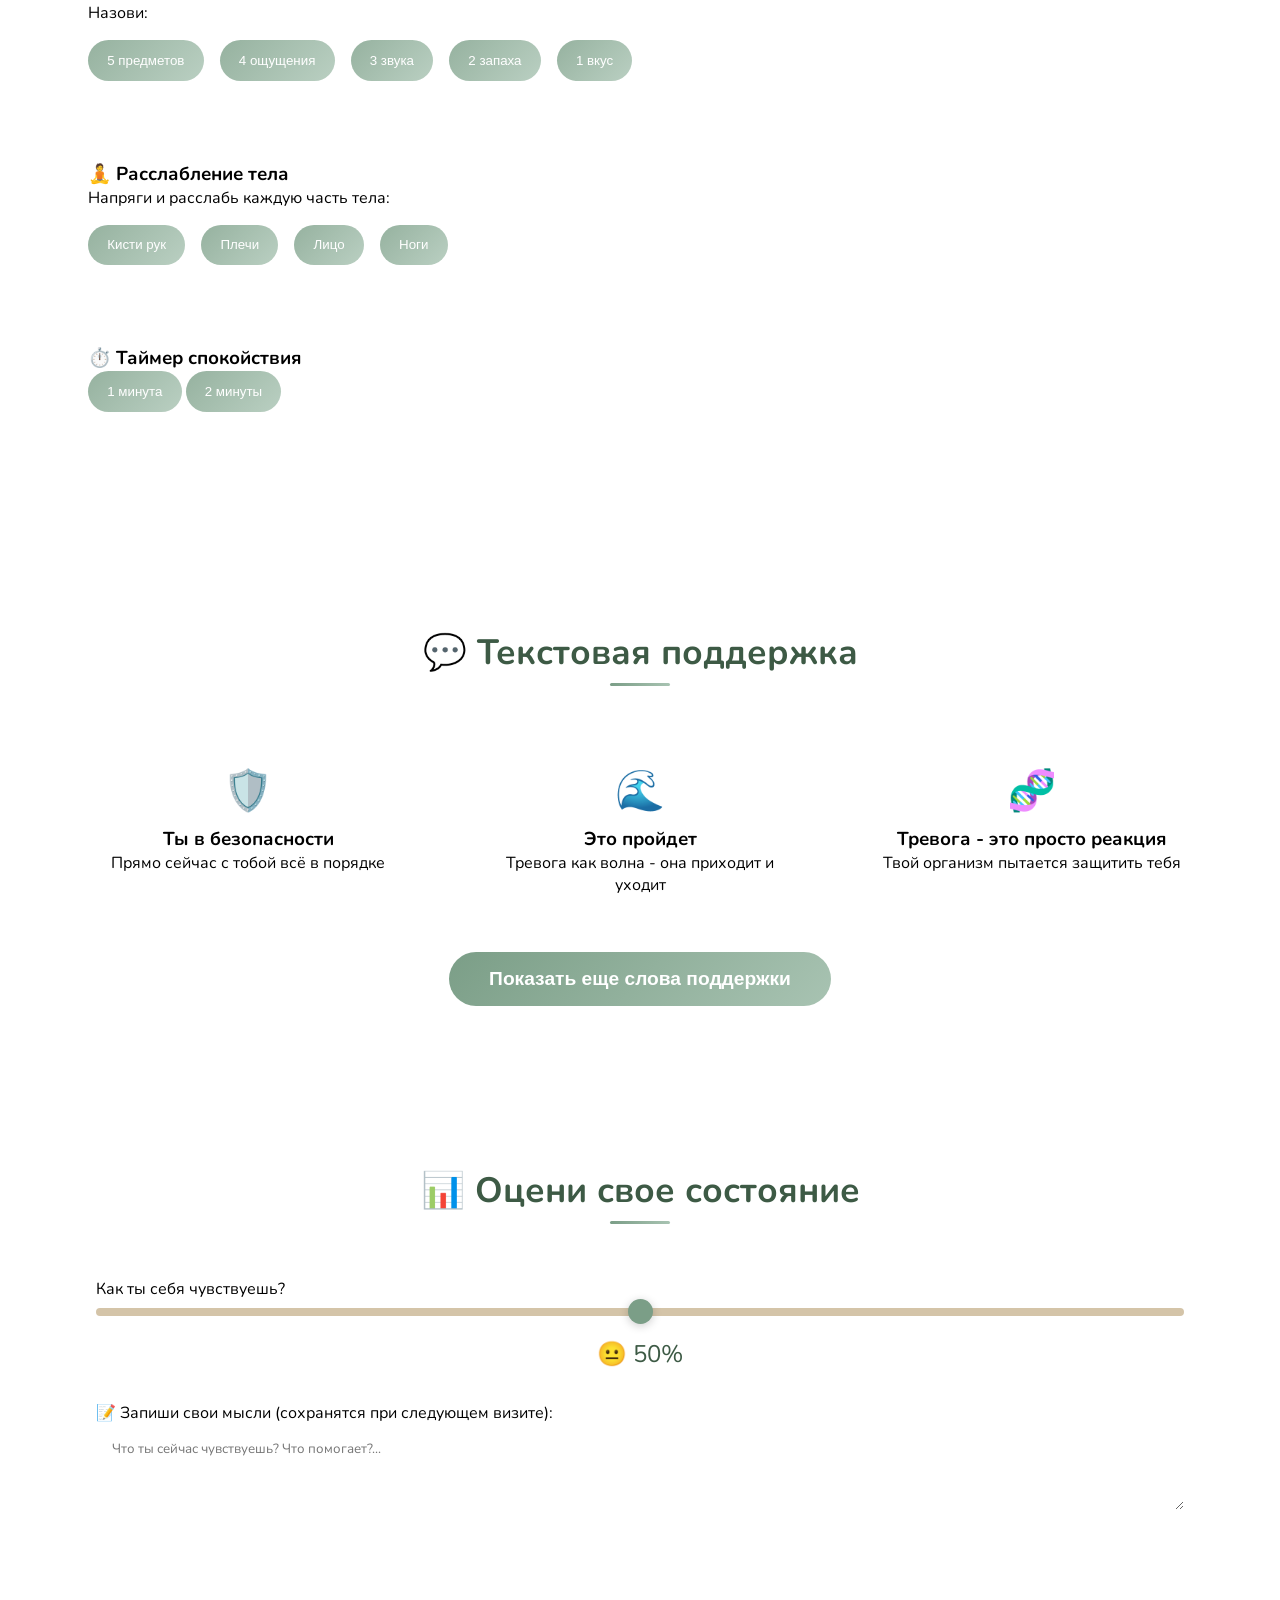
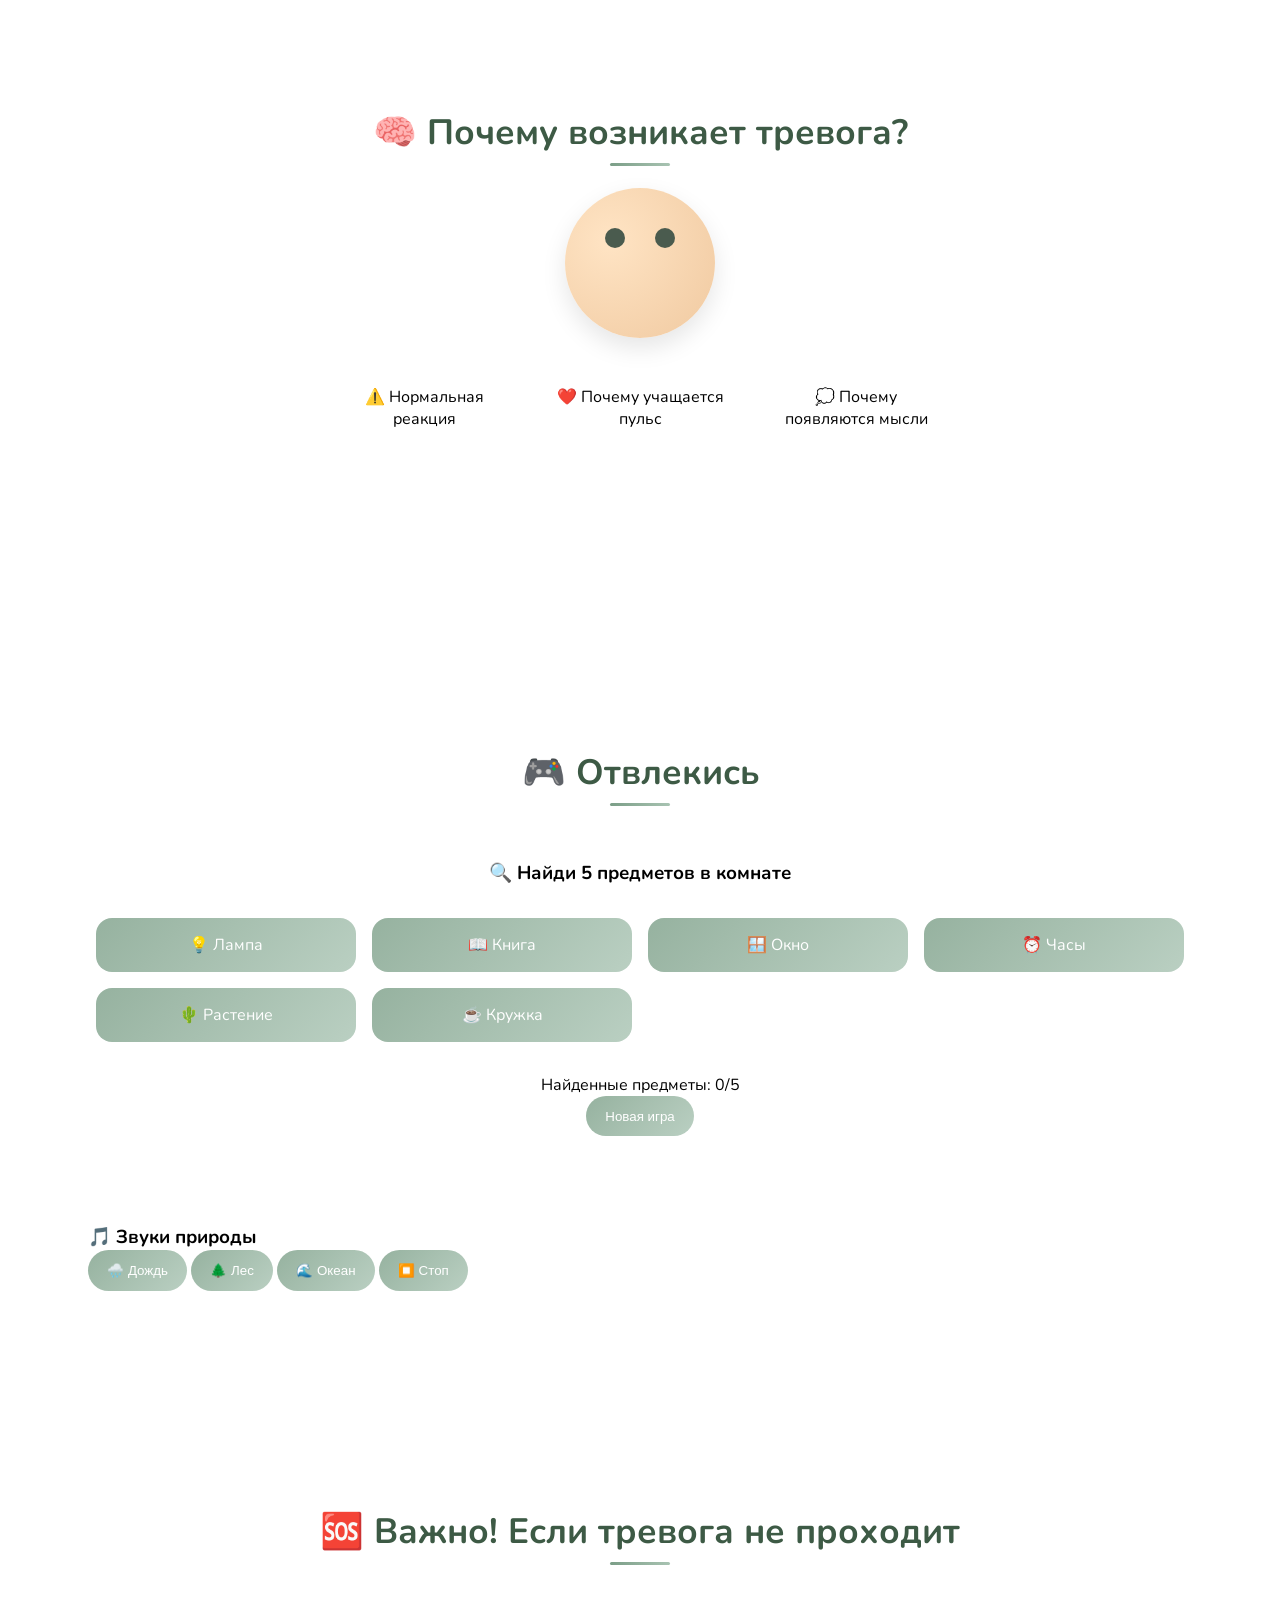
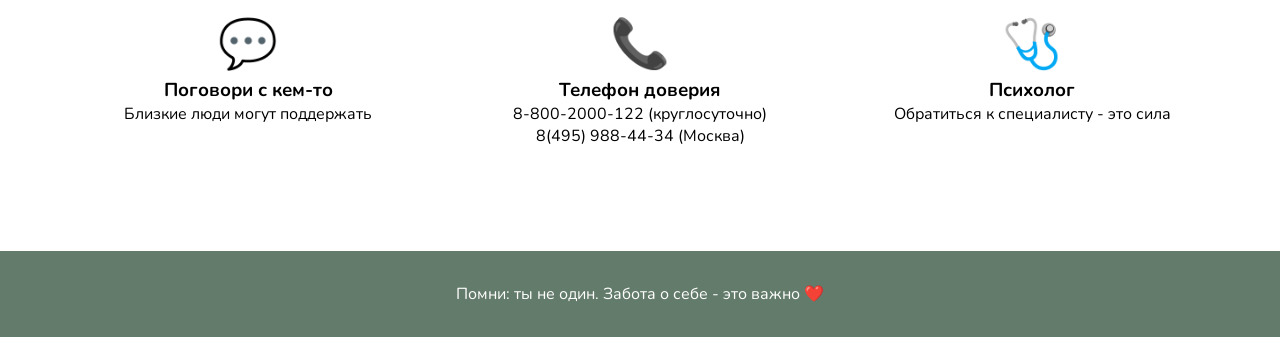
==== commit 7955c161: "Create index.html" ====
--- a/вика_сайт/index.html
+++ b/вика_сайт/index.html
@@ -1,1350 +1,1350 @@
-<!DOCTYPE html>
-<html lang="ru">
-<head>
-    <meta charset="UTF-8">
-    <meta name="viewport" content="width=device-width, initial-scale=1.0, user-scalable=no">
-    <title>Спокойствие - Помощь при тревоге</title>
-    <link href="https://fonts.googleapis.com/css2?family=Nunito:wght@300;400;600;700;800&display=swap" rel="stylesheet">
-    
-    <style>
-    * {
-        margin: 0;
-        padding: 0;
-        box-sizing: border-box;
-    }
-
-    body {
-        font-family: 'Nunito', sans-serif;
-        min-height: 100vh;
-        overflow-x: hidden;
-        position: relative;
-    }
-
-    /* Канвас для частиц */
-    #particleCanvas {
-        position: fixed;
-        top: 0;
-        left: 0;
-        width: 100%;
-        height: 100%;
-        z-index: -2;
-        pointer-events: none;
-    }
-
-    /* Градиентный фон */
-    .gradient-bg {
-        position: fixed;
-        top: 0;
-        left: 0;
-        width: 100%;
-        height: 100%;
-        z-index: -3;
-        background: linear-gradient(135deg, 
-            #fdf4e3 0%,
-            #f0e6d2 15%,
-            #e8d5c4 30%,
-            #d4e2d4 50%,
-            #c5d9e8 70%,
-            #e8d5c4 85%,
-            #f0e6d2 100%);
-        background-size: 400% 400%;
-        animation: gradientFlow 20s ease infinite;
-    }
-
-    @keyframes gradientFlow {
-        0% { background-position: 0% 50%; }
-        25% { background-position: 50% 100%; }
-        50% { background-position: 100% 50%; }
-        75% { background-position: 50% 0%; }
-        100% { background-position: 0% 50%; }
-    }
-
-    /* Плавающие облака */
-    .cloud {
-        position: fixed;
-        background: rgba(255, 255, 255, 0.7);
-        border-radius: 1000px;
-        filter: blur(20px);
-        pointer-events: none;
-        z-index: -1;
-        animation: floatCloud 30s infinite linear;
-    }
-
-    @keyframes floatCloud {
-        0% { transform: translateX(-20%) translateY(0); }
-        50% { transform: translateX(20%) translateY(-20px); }
-        100% { transform: translateX(-20%) translateY(0); }
-    }
-
-    /* Плавающие пузырьки */
-    .bubble-particle {
-        position: fixed;
-        background: radial-gradient(circle, rgba(255,255,255,0.6), rgba(255,255,255,0.1));
-        border-radius: 50%;
-        pointer-events: none;
-        z-index: -1;
-        animation: floatBubble var(--duration, 15s) infinite ease-in-out;
-    }
-
-    @keyframes floatBubble {
-        0% { transform: translateY(100vh) scale(0); opacity: 0; }
-        20% { opacity: 0.6; }
-        80% { opacity: 0.3; }
-        100% { transform: translateY(-20vh) scale(1); opacity: 0; }
-    }
-
-    /* Свечение при наведении */
-    .glow-effect {
-        transition: all 0.3s ease;
-    }
-
-    .glow-effect:hover {
-        filter: drop-shadow(0 0 15px rgba(123, 158, 135, 0.5));
-        transform: translateY(-2px);
-    }
-
-    /* Анимация появления уведомлений */
-    @keyframes notificationPop {
-        0% { transform: scale(0) translateY(20px); opacity: 0; }
-        50% { transform: scale(1.1) translateY(-10px); }
-        100% { transform: scale(1) translateY(0); opacity: 1; }
-    }
-
-    /* Навигация */
-    .navbar {
-        position: fixed;
-        top: 0;
-        width: 100%;
-        background: rgba(255, 255, 255, 0.85);
-        backdrop-filter: blur(15px);
-        padding: 1rem 5%;
-        display: flex;
-        justify-content: space-between;
-        align-items: center;
-        z-index: 1000;
-        box-shadow: 0 2px 20px rgba(0,0,0,0.05);
-        transition: all 0.3s;
-    }
-
-    .navbar.scrolled {
-        background: rgba(255, 255, 255, 0.95);
-        padding: 0.7rem 5%;
-    }
-
-    .logo {
-        font-size: 1.6rem;
-        font-weight: 700;
-        background: linear-gradient(135deg, #7B9E87, #A8C3B2);
-        -webkit-background-clip: text;
-        background-clip: text;
-        color: transparent;
-        transition: all 0.3s;
-    }
-
-    .logo:hover {
-        transform: scale(1.05);
-    }
-
-    .nav-links {
-        display: flex;
-        gap: 2rem;
-        list-style: none;
-    }
-
-    .nav-links a {
-        text-decoration: none;
-        color: #4A5B4E;
-        font-weight: 600;
-        transition: all 0.3s;
-        cursor: pointer;
-        position: relative;
-    }
-
-    .nav-links a::after {
-        content: '';
-        position: absolute;
-        bottom: -5px;
-        left: 50%;
-        transform: translateX(-50%);
-        width: 0;
-        height: 2px;
-        background: #7B9E87;
-        transition: width 0.3s;
-    }
-
-    .nav-links a:hover::after {
-        width: 100%;
-    }
-
-    .nav-links a:hover { color: #7B9E87; }
-
-    .hamburger {
-        display: none;
-        flex-direction: column;
-        gap: 5px;
-        cursor: pointer;
-    }
-
-    .hamburger span {
-        width: 25px;
-        height: 3px;
-        background: #4A5B4E;
-        transition: 0.3s;
-    }
-
-    /* Главный экран */
-    .hero {
-        min-height: 100vh;
-        display: flex;
-        align-items: center;
-        justify-content: center;
-        text-align: center;
-        padding: 2rem;
-    }
-
-    .hero-card {
-        background: rgba(255, 255, 255, 0.25);
-        backdrop-filter: blur(20px);
-        border-radius: 2rem;
-        padding: 3rem;
-        max-width: 600px;
-        animation: fadeInUp 0.8s ease;
-        border: 1px solid rgba(255,255,255,0.4);
-        transition: all 0.3s;
-    }
-
-    .hero-card:hover {
-        transform: translateY(-5px);
-        background: rgba(255, 255, 255, 0.3);
-        box-shadow: 0 20px 40px rgba(0,0,0,0.1);
-    }
-
-    .hero h1 {
-        font-size: 2.2rem;
-        background: linear-gradient(135deg, #3D5A45, #7B9E87);
-        -webkit-background-clip: text;
-        background-clip: text;
-        color: transparent;
-        margin-bottom: 1rem;
-    }
-
-    .hero p {
-        font-size: 1.2rem;
-        color: #5A6B5E;
-        margin-bottom: 2rem;
-    }
-
-    .start-btn {
-        background: linear-gradient(135deg, #7B9E87, #A8C3B2);
-        color: white;
-        border: none;
-        padding: 1rem 2.5rem;
-        font-size: 1.2rem;
-        border-radius: 50px;
-        cursor: pointer;
-        transition: all 0.3s;
-        font-weight: 700;
-        position: relative;
-        overflow: hidden;
-    }
-
-    .start-btn::before {
-        content: '';
-        position: absolute;
-        top: 50%;
-        left: 50%;
-        width: 0;
-        height: 0;
-        border-radius: 50%;
-        background: rgba(255,255,255,0.3);
-        transform: translate(-50%, -50%);
-        transition: width 0.6s, height 0.6s;
-    }
-
-    .start-btn:hover::before {
-        width: 300px;
-        height: 300px;
-    }
-
-    .start-btn:hover {
-        transform: translateY(-3px);
-        box-shadow: 0 10px 25px rgba(123,158,135,0.4);
-    }
-
-    /* Общие стили секций */
-    .section {
-        padding: 5rem 5%;
-        position: relative;
-    }
-
-    .container {
-        max-width: 1200px;
-        margin: 0 auto;
-    }
-
-    .section-title {
-        text-align: center;
-        font-size: 2.2rem;
-        color: #3D5A45;
-        margin-bottom: 2rem;
-        position: relative;
-        display: inline-block;
-        width: 100%;
-    }
-
-    .section-title::after {
-        content: '';
-        position: absolute;
-        bottom: -10px;
-        left: 50%;
-        transform: translateX(-50%);
-        width: 60px;
-        height: 3px;
-        background: linear-gradient(90deg, #7B9E87, #A8C3B2);
-        border-radius: 3px;
-    }
-
-    /* Дыхательная анимация */
-    .breath-card {
-        background: rgba(255,255,255,0.3);
-        backdrop-filter: blur(15px);
-        border-radius: 2rem;
-        padding: 2rem;
-        text-align: center;
-        max-width: 500px;
-        margin: 0 auto;
-        transition: all 0.3s;
-    }
-
-    .breath-card:hover {
-        transform: scale(1.02);
-        background: rgba(255,255,255,0.4);
-    }
-
-    .breath-circle {
-        width: 250px;
-        height: 250px;
-        margin: 2rem auto;
-        background: linear-gradient(135deg, #A8C3B2, #7B9E87);
-        border-radius: 50%;
-        display: flex;
-        align-items: center;
-        justify-content: center;
-        transition: all 0.1s ease;
-        cursor: pointer;
-        box-shadow: 0 15px 35px rgba(0,0,0,0.1);
-        position: relative;
-    }
-
-    .breath-circle::before {
-        content: '';
-        position: absolute;
-        top: -10px;
-        left: -10px;
-        right: -10px;
-        bottom: -10px;
-        border-radius: 50%;
-        background: linear-gradient(135deg, #A8C3B2, #7B9E87);
-        opacity: 0.3;
-        z-index: -1;
-        transition: all 0.3s;
-    }
-
-    .breath-circle:hover::before {
-        top: -15px;
-        left: -15px;
-        right: -15px;
-        bottom: -15px;
-        opacity: 0.5;
-    }
-
-    .circle-inner {
-        width: 200px;
-        height: 200px;
-        background: rgba(255,255,255,0.95);
-        border-radius: 50%;
-        display: flex;
-        flex-direction: column;
-        align-items: center;
-        justify-content: center;
-    }
-
-    .breath-text {
-        font-size: 1.8rem;
-        font-weight: 700;
-        background: linear-gradient(135deg, #7B9E87, #A8C3B2);
-        -webkit-background-clip: text;
-        background-clip: text;
-        color: transparent;
-    }
-
-    .breath-timer {
-        font-size: 3rem;
-        font-weight: 300;
-        color: #4A5B4E;
-    }
-
-    /* Метод 5-4-3-2-1 */
-    .method-card {
-        background: rgba(255,255,255,0.3);
-        backdrop-filter: blur(15px);
-        border-radius: 1.5rem;
-        padding: 1.5rem;
-        margin: 1rem 0;
-        transition: all 0.3s;
-    }
-
-    .method-card:hover {
-        transform: translateX(5px);
-        background: rgba(255,255,255,0.4);
-    }
-
-    .sense-buttons {
-        display: flex;
-        flex-wrap: wrap;
-        gap: 1rem;
-        margin-top: 1rem;
-    }
-
-    .sense-btn {
-        background: linear-gradient(135deg, rgba(123,158,135,0.8), rgba(168,195,178,0.8));
-        color: white;
-        border: none;
-        padding: 0.8rem 1.2rem;
-        border-radius: 25px;
-        cursor: pointer;
-        transition: all 0.2s;
-        position: relative;
-        overflow: hidden;
-    }
-
-    .sense-btn:hover {
-        transform: scale(1.05);
-        background: linear-gradient(135deg, #7B9E87, #A8C3B2);
-    }
-
-    .sense-btn:active {
-        transform: scale(0.95);
-    }
-
-    /* Слова поддержки */
-    .support-grid {
-        display: grid;
-        grid-template-columns: repeat(auto-fit, minmax(250px, 1fr));
-        gap: 1.5rem;
-        margin-top: 2rem;
-    }
-
-    .support-card {
-        background: rgba(255,255,255,0.4);
-        backdrop-filter: blur(12px);
-        border-radius: 1rem;
-        padding: 1.5rem;
-        text-align: center;
-        transition: all 0.3s;
-        cursor: pointer;
-    }
-
-    .support-card:hover {
-        transform: translateY(-8px) rotate(2deg);
-        background: rgba(255,255,255,0.6);
-        box-shadow: 0 15px 30px rgba(0,0,0,0.1);
-    }
-
-    .support-emoji { 
-        font-size: 2.5rem; 
-        margin-bottom: 0.5rem;
-        transition: all 0.3s;
-    }
-
-    .support-card:hover .support-emoji {
-        transform: scale(1.2);
-    }
-
-    /* Мини-тест с шкалой */
-    .scale-container {
-        background: rgba(255,255,255,0.3);
-        backdrop-filter: blur(15px);
-        border-radius: 2rem;
-        padding: 2rem;
-        transition: all 0.3s;
-    }
-
-    .scale-container:hover {
-        transform: translateY(-3px);
-        background: rgba(255,255,255,0.4);
-    }
-
-    .slider {
-        width: 100%;
-        height: 8px;
-        -webkit-appearance: none;
-        background: #D4C4A8;
-        border-radius: 5px;
-        outline: none;
-    }
-
-    .slider::-webkit-slider-thumb {
-        -webkit-appearance: none;
-        width: 25px;
-        height: 25px;
-        background: #7B9E87;
-        border-radius: 50%;
-        cursor: pointer;
-        box-shadow: 0 2px 10px rgba(0,0,0,0.2);
-        transition: all 0.2s;
-    }
-
-    .slider::-webkit-slider-thumb:hover {
-        transform: scale(1.2);
-    }
-
-    .scale-value {
-        text-align: center;
-        font-size: 1.5rem;
-        margin: 1rem 0;
-        color: #3D5A45;
-    }
-
-    .journal-area {
-        margin-top: 2rem;
-    }
-
-    .journal-area textarea {
-        width: 100%;
-        padding: 1rem;
-        border: none;
-        border-radius: 1rem;
-        background: rgba(255,255,255,0.7);
-        font-family: inherit;
-        resize: vertical;
-        transition: all 0.3s;
-    }
-
-    .journal-area textarea:focus {
-        outline: none;
-        background: rgba(255,255,255,0.9);
-        transform: scale(1.01);
-    }
-
-    /* Анимированная голова */
-    .head-container {
-        text-align: center;
-        position: relative;
-        min-height: 400px;
-    }
-
-    .animated-head {
-        width: 150px;
-        height: 150px;
-        background: radial-gradient(circle at 30% 35%, #FFE4C4, #F0C9A0);
-        border-radius: 50%;
-        margin: 0 auto 2rem;
-        position: relative;
-        animation: headBob 3s ease-in-out infinite;
-        box-shadow: 0 10px 25px rgba(0,0,0,0.1);
-        cursor: pointer;
-        transition: all 0.3s;
-    }
-
-    .animated-head:hover {
-        transform: scale(1.05);
-    }
-
-    @keyframes headBob {
-        0%, 100% { transform: translateY(0); }
-        50% { transform: translateY(-10px); }
-    }
-
-    .eyes {
-        position: absolute;
-        top: 40px;
-        left: 50%;
-        transform: translateX(-50%);
-        display: flex;
-        gap: 30px;
-    }
-
-    .eye {
-        width: 20px;
-        height: 20px;
-        background: #4A5B4E;
-        border-radius: 50%;
-        animation: blink 4s infinite;
-        transition: all 0.1s;
-    }
-
-    .animated-head:hover .eye {
-        transform: scale(1.3);
-    }
-
-    @keyframes blink {
-        0%, 94%, 100% { height: 20px; }
-        97% { height: 2px; }
-    }
-
-    .info-bubbles {
-        display: flex;
-        flex-wrap: wrap;
-        justify-content: center;
-        gap: 1rem;
-        margin-top: 2rem;
-    }
-
-    .info-bubble {
-        background: rgba(255,255,255,0.5);
-        backdrop-filter: blur(10px);
-        padding: 1rem;
-        border-radius: 2rem;
-        max-width: 200px;
-        animation: floatInfo 3s ease-in-out infinite;
-        cursor: pointer;
-        transition: all 0.3s;
-    }
-
-    .info-bubble:hover {
-        transform: scale(1.1);
-        background: rgba(255,255,255,0.7);
-    }
-
-    .info-bubble:nth-child(2) { animation-delay: 0.5s; }
-    .info-bubble:nth-child(3) { animation-delay: 1s; }
-
-    @keyframes floatInfo {
-        0%, 100% { transform: translateY(0); }
-        50% { transform: translateY(-8px); }
-    }
-
-    /* Мини-игра */
-    .game-card {
-        background: rgba(255,255,255,0.3);
-        backdrop-filter: blur(15px);
-        border-radius: 2rem;
-        padding: 2rem;
-        text-align: center;
-    }
-
-    .game-area {
-        display: grid;
-        grid-template-columns: repeat(4, 1fr);
-        gap: 1rem;
-        margin: 2rem 0;
-    }
-
-    .game-item {
-        background: linear-gradient(135deg, rgba(123,158,135,0.8), rgba(168,195,178,0.8));
-        padding: 1rem;
-        border-radius: 1rem;
-        cursor: pointer;
-        transition: all 0.3s;
-        color: white;
-    }
-
-    .game-item:hover {
-        transform: translateY(-3px) scale(1.05);
-        background: linear-gradient(135deg, #7B9E87, #A8C3B2);
-    }
-
-    .game-item.found { 
-        opacity: 0.4; 
-        cursor: default;
-        transform: scale(0.95);
-    }
-
-    /* Контакты помощи */
-    .help-grid {
-        display: grid;
-        grid-template-columns: repeat(auto-fit, minmax(280px, 1fr));
-        gap: 1.5rem;
-    }
-
-    .help-card {
-        background: rgba(255,255,255,0.4);
-        backdrop-filter: blur(12px);
-        border-radius: 1.5rem;
-        padding: 1.5rem;
-        text-align: center;
-        transition: all 0.3s;
-    }
-
-    .help-card:hover {
-        transform: translateY(-5px);
-        background: rgba(255,255,255,0.6);
-        box-shadow: 0 10px 25px rgba(0,0,0,0.1);
-    }
-
-    /* Уведомление */
-    .notification {
-        position: fixed;
-        bottom: 20px;
-        right: 20px;
-        background: rgba(255,255,255,0.95);
-        backdrop-filter: blur(10px);
-        padding: 1rem 1.5rem;
-        border-radius: 1rem;
-        box-shadow: 0 5px 20px rgba(0,0,0,0.15);
-        z-index: 2000;
-        animation: notificationPop 0.5s ease;
-        border-left: 4px solid #7B9E87;
-        font-weight: 500;
-        color: #3D5A45;
-    }
-
-    /* Адаптивность */
-    @media (max-width: 768px) {
-        .nav-links { display: none; }
-        .hamburger { display: flex; }
-        .nav-links.active { display: flex; flex-direction: column; position: absolute; top: 100%; left: 0; width: 100%; background: rgba(255,255,255,0.98); padding: 1rem; gap: 1rem; }
-        .hero h1 { font-size: 1.5rem; }
-        .breath-circle { width: 200px; height: 200px; }
-        .circle-inner { width: 160px; height: 160px; }
-        .game-area { grid-template-columns: repeat(2, 1fr); }
-    }
-
-    @keyframes fadeInUp {
-        from { opacity: 0; transform: translateY(30px); }
-        to { opacity: 1; transform: translateY(0); }
-    }
-
-    button { cursor: pointer; transition: all 0.2s; }
-    button:active { transform: scale(0.98); }
-    </style>
-</head>
-<body>
-    <canvas id="particleCanvas"></canvas>
-    <div class="gradient-bg"></div>
-    <div id="clouds"></div>
-    <div id="bubblesContainer"></div>
-
-    <nav class="navbar" id="navbar">
-        <div class="logo">🌿 Спокойствие</div>
-        <ul class="nav-links">
-            <li><a onclick="scrollToSection('main')">Главная</a></li>
-            <li><a onclick="scrollToSection('quickHelp')">Быстрая помощь</a></li>
-            <li><a onclick="scrollToSection('support')">Поддержка</a></li>
-            <li><a onclick="scrollToSection('test')">Тест</a></li>
-            <li><a onclick="scrollToSection('why')">О тревоге</a></li>
-            <li><a onclick="scrollToSection('distract')">Отвлекись</a></li>
-            <li><a onclick="scrollToSection('help')">Помощь</a></li>
-        </ul>
-        <div class="hamburger" onclick="toggleMenu()">
-            <span></span><span></span><span></span>
-        </div>
-    </nav>
-
-    <!-- Главный экран -->
-    <section id="main" class="hero">
-        <div class="hero-card">
-            <h1>Тревожно? Давай справимся вместе за 1 минуту</h1>
-            <p>Здесь ты можешь быстро снизить тревогу</p>
-            <button class="start-btn" onclick="scrollToSection('quickHelp')">Начать</button>
-        </div>
-    </section>
-
-    <!-- Остальные секции остаются без изменений для краткости... -->
-    <section id="quickHelp" class="section">
-        <div class="container">
-            <h2 class="section-title">⚡ Быстрая помощь</h2>
-            
-            <div class="breath-card" style="margin-bottom: 2rem;">
-                <h3>🌬️ Дыхательная практика</h3>
-                <div class="breath-circle" id="breathCircle" onclick="toggleBreathing()">
-                    <div class="circle-inner">
-                        <div class="breath-text" id="breathText">Вдох</div>
-                        <div class="breath-timer" id="breathTimer">4</div>
-                    </div>
-                </div>
-                <p>Вдох 4с → Задержка 4с → Выдох 6с</p>
-                <button class="start-btn" style="padding: 0.5rem 1.5rem; font-size: 1rem;" onclick="toggleBreathing()">Начать дыхание</button>
-            </div>
-
-            <div class="method-card">
-                <h3>👁️ Метод 5-4-3-2-1</h3>
-                <p>Назови:</p>
-                <div class="sense-buttons">
-                    <button class="sense-btn" onclick="addSense('5 предметов, которые ты видишь')">5 предметов</button>
-                    <button class="sense-btn" onclick="addSense('4 вещи, которые ты чувствуешь')">4 ощущения</button>
-                    <button class="sense-btn" onclick="addSense('3 звука вокруг')">3 звука</button>
-                    <button class="sense-btn" onclick="addSense('2 запаха')">2 запаха</button>
-                    <button class="sense-btn" onclick="addSense('1 вкус')">1 вкус</button>
-                </div>
-                <p id="senseFeedback" style="margin-top: 1rem; font-style: italic;"></p>
-            </div>
-
-            <div class="method-card">
-                <h3>🧘 Расслабление тела</h3>
-                <p>Напряги и расслабь каждую часть тела:</p>
-                <div class="sense-buttons">
-                    <button class="sense-btn" onclick="relaxBody('кисти рук')">Кисти рук</button>
-                    <button class="sense-btn" onclick="relaxBody('плечи')">Плечи</button>
-                    <button class="sense-btn" onclick="relaxBody('лицо')">Лицо</button>
-                    <button class="sense-btn" onclick="relaxBody('ноги')">Ноги</button>
-                </div>
-                <p id="relaxFeedback" style="margin-top: 1rem;"></p>
-            </div>
-
-            <div class="method-card">
-                <h3>⏱️ Таймер спокойствия</h3>
-                <button class="sense-btn" onclick="startTimer(60)">1 минута</button>
-                <button class="sense-btn" onclick="startTimer(120)">2 минуты</button>
-                <p id="timerDisplay" style="margin-top: 1rem; font-size: 1.5rem;"></p>
-            </div>
-        </div>
-    </section>
-
-    <section id="support" class="section">
-        <div class="container">
-            <h2 class="section-title">💬 Текстовая поддержка</h2>
-            <div class="support-grid" id="supportGrid">
-                <div class="support-card"><div class="support-emoji">🛡️</div><h3>Ты в безопасности</h3><p>Прямо сейчас с тобой всё в порядке</p></div>
-                <div class="support-card"><div class="support-emoji">🌊</div><h3>Это пройдет</h3><p>Тревога как волна - она приходит и уходит</p></div>
-                <div class="support-card"><div class="support-emoji">🧬</div><h3>Тревога - это просто реакция</h3><p>Твой организм пытается защитить тебя</p></div>
-            </div>
-            <div style="text-align: center; margin-top: 2rem;">
-                <button class="start-btn" id="moreSupportBtn">Показать еще слова поддержки</button>
-            </div>
-            <div id="extraSupport" style="display: none; margin-top: 2rem;"></div>
-        </div>
-    </section>
-
-    <section id="test" class="section">
-        <div class="container">
-            <h2 class="section-title">📊 Оцени свое состояние</h2>
-            <div class="scale-container">
-                <p>Как ты себя чувствуешь?</p>
-                <input type="range" id="moodScale" class="slider" min="0" max="100" value="50">
-                <div class="scale-value" id="scaleValue">😐 50%</div>
-                <div class="journal-area">
-                    <p>📝 Запиши свои мысли (сохранятся при следующем визите):</p>
-                    <textarea id="journalNotes" rows="3" placeholder="Что ты сейчас чувствуешь? Что помогает?..."></textarea>
-                </div>
-            </div>
-        </div>
-    </section>
-
-    <section id="why" class="section">
-        <div class="container">
-            <h2 class="section-title">🧠 Почему возникает тревога?</h2>
-            <div class="head-container">
-                <div class="animated-head" onclick="showRandomFact()">
-                    <div class="eyes">
-                        <div class="eye"></div>
-                        <div class="eye"></div>
-                    </div>
-                </div>
-                <div class="info-bubbles">
-                    <div class="info-bubble" onclick="showInfo('Тревога - это нормальная реакция организма на опасность')">⚠️ Нормальная реакция</div>
-                    <div class="info-bubble" onclick="showInfo('Пульс учащается, чтобы быстрее доставить кислород к мышцам')">❤️ Почему учащается пульс</div>
-                    <div class="info-bubble" onclick="showInfo('Мозг ищет угрозы - так эволюция защищала нас')">💭 Почему появляются мысли</div>
-                </div>
-                <p id="infoDisplay" style="text-align: center; margin-top: 2rem; background: rgba(255,255,255,0.5); padding: 1rem; border-radius: 1rem;"></p>
-            </div>
-        </div>
-    </section>
-
-    <section id="distract" class="section">
-        <div class="container">
-            <h2 class="section-title">🎮 Отвлекись</h2>
-            <div class="game-card">
-                <h3>🔍 Найди 5 предметов в комнате</h3>
-                <div class="game-area" id="gameArea">
-                    <div class="game-item" data-item="лампа">💡 Лампа</div>
-                    <div class="game-item" data-item="книга">📖 Книга</div>
-                    <div class="game-item" data-item="окно">🪟 Окно</div>
-                    <div class="game-item" data-item="часы">⏰ Часы</div>
-                    <div class="game-item" data-item="растение">🌵 Растение</div>
-                    <div class="game-item" data-item="кружка">☕ Кружка</div>
-                </div>
-                <p>Найденные предметы: <span id="foundCount">0</span>/5</p>
-                <button class="sense-btn" onclick="resetGame()">Новая игра</button>
-            </div>
-            
-            <div class="method-card" style="margin-top: 2rem;">
-                <h3>🎵 Звуки природы</h3>
-                <button class="sense-btn" onclick="playSound('rain')">🌧️ Дождь</button>
-                <button class="sense-btn" onclick="playSound('forest')">🌲 Лес</button>
-                <button class="sense-btn" onclick="playSound('ocean')">🌊 Океан</button>
-                <button class="sense-btn" onclick="stopSound()">⏹️ Стоп</button>
-                <p id="soundStatus" style="margin-top: 1rem;"></p>
-            </div>
-        </div>
-    </section>
-
-    <section id="help" class="section">
-        <div class="container">
-            <h2 class="section-title">🆘 Важно! Если тревога не проходит</h2>
-            <div class="help-grid">
-                <div class="help-card">
-                    <div style="font-size: 3rem;">💬</div>
-                    <h3>Поговори с кем-то</h3>
-                    <p>Близкие люди могут поддержать</p>
-                </div>
-                <div class="help-card">
-                    <div style="font-size: 3rem;">📞</div>
-                    <h3>Телефон доверия</h3>
-                    <p>8-800-2000-122 (круглосуточно)</p>
-                    <p>8(495) 988-44-34 (Москва)</p>
-                </div>
-                <div class="help-card">
-                    <div style="font-size: 3rem;">🩺</div>
-                    <h3>Психолог</h3>
-                    <p>Обратиться к специалисту - это сила</p>
-                </div>
-            </div>
-        </div>
-    </section>
-
-    <footer style="text-align: center; padding: 2rem; background: rgba(61,90,69,0.8); color: white;">
-        <p>Помни: ты не один. Забота о себе - это важно ❤️</p>
-    </footer>
-
-    <script>
-    // Частицы на канвасе
-    const canvas = document.getElementById('particleCanvas');
-    const ctx = canvas.getContext('2d');
-    let particles = [];
-    let mouseX = 0, mouseY = 0;
-
-    function resizeCanvas() {
-        canvas.width = window.innerWidth;
-        canvas.height = window.innerHeight;
-    }
-
-    class Particle {
-        constructor() {
-            this.x = Math.random() * canvas.width;
-            this.y = Math.random() * canvas.height;
-            this.size = Math.random() * 3 + 1;
-            this.speedX = Math.random() * 1 - 0.5;
-            this.speedY = Math.random() * 1 - 0.5;
-            this.color = `rgba(123, 158, 135, ${Math.random() * 0.3 + 0.1})`;
-        }
-
-        update() {
-            this.x += this.speedX;
-            this.y += this.speedY;
-            
-            // Притяжение к курсору
-            const dx = mouseX - this.x;
-            const dy = mouseY - this.y;
-            const distance = Math.sqrt(dx * dx + dy * dy);
-            if (distance < 100) {
-                const angle = Math.atan2(dy, dx);
-                const force = (100 - distance) / 1000;
-                this.x -= Math.cos(angle) * force;
-                this.y -= Math.sin(angle) * force;
-            }
-            
-            if (this.x < 0) this.x = canvas.width;
-            if (this.x > canvas.width) this.x = 0;
-            if (this.y < 0) this.y = canvas.height;
-            if (this.y > canvas.height) this.y = 0;
-        }
-
-        draw() {
-            ctx.fillStyle = this.color;
-            ctx.beginPath();
-            ctx.arc(this.x, this.y, this.size, 0, Math.PI * 2);
-            ctx.fill();
-        }
-    }
-
-    function initParticles() {
-        for (let i = 0; i < 100; i++) {
-            particles.push(new Particle());
-        }
-    }
-
-    function animateParticles() {
-        ctx.clearRect(0, 0, canvas.width, canvas.height);
-        particles.forEach(particle => {
-            particle.update();
-            particle.draw();
-        });
-        requestAnimationFrame(animateParticles);
-    }
-
-    // Облака
-    function createClouds() {
-        const cloudContainer = document.getElementById('clouds');
-        for (let i = 0; i < 5; i++) {
-            const cloud = document.createElement('div');
-            cloud.className = 'cloud';
-            const size = Math.random() * 200 + 100;
-            cloud.style.width = size + 'px';
-            cloud.style.height = (size * 0.6) + 'px';
-            cloud.style.top = Math.random() * 100 + '%';
-            cloud.style.left = Math.random() * 100 + '%';
-            cloud.style.animationDelay = Math.random() * 10 + 's';
-            cloud.style.animationDuration = Math.random() * 20 + 20 + 's';
-            cloudContainer.appendChild(cloud);
-        }
-    }
-
-    // Пузырьки
-    function createBubbles() {
-        const container = document.getElementById('bubblesContainer');
-        for (let i = 0; i < 30; i++) {
-            const bubble = document.createElement('div');
-            bubble.className = 'bubble-particle';
-            const size = Math.random() * 60 + 20;
-            bubble.style.width = size + 'px';
-            bubble.style.height = size + 'px';
-            bubble.style.left = Math.random() * 100 + '%';
-            bubble.style.setProperty('--duration', Math.random() * 15 + 10 + 's');
-            bubble.style.animationDelay = Math.random() * 10 + 's';
-            container.appendChild(bubble);
-        }
-    }
-
-    // Уведомление
-    function showNotification(message, emoji = '✨') {
-        const notification = document.createElement('div');
-        notification.className = 'notification';
-        notification.innerHTML = `${emoji} ${message}`;
-        document.body.appendChild(notification);
-        setTimeout(() => {
-            notification.style.animation = 'fadeOut 0.5s ease';
-            setTimeout(() => notification.remove(), 500);
-        }, 3000);
-    }
-
-    // Добавляем анимацию исчезновения
-    const style = document.createElement('style');
-    style.textContent = `
-        @keyframes fadeOut {
-            from { opacity: 1; transform: scale(1); }
-            to { opacity: 0; transform: scale(0.8); }
-        }
-    `;
-    document.head.appendChild(style);
-
-    // Создание ripple эффекта
-    function createRipple(event, element) {
-        const ripple = document.createElement('div');
-        ripple.style.position = 'absolute';
-        ripple.style.borderRadius = '50%';
-        ripple.style.backgroundColor = 'rgba(255,255,255,0.6)';
-        ripple.style.pointerEvents = 'none';
-        const rect = element.getBoundingClientRect();
-        const size = Math.max(rect.width, rect.height);
-        ripple.style.width = ripple.style.height = size + 'px';
-        ripple.style.left = (event.clientX - rect.left - size/2) + 'px';
-        ripple.style.top = (event.clientY - rect.top - size/2) + 'px';
-        ripple.style.animation = 'ripple 0.6s linear';
-        element.style.position = 'relative';
-        element.style.overflow = 'hidden';
-        element.appendChild(ripple);
-        setTimeout(() => ripple.remove(), 600);
-    }
-
-    // Добавляем ripple анимацию
-    const rippleStyle = document.createElement('style');
-    rippleStyle.textContent = `
-        @keyframes ripple {
-            0% { transform: scale(0); opacity: 0.6; }
-            100% { transform: scale(2); opacity: 0; }
-        }
-    `;
-    document.head.appendChild(rippleStyle);
-
-    // Функции взаимодействия с пользователем
-    function addSense(item) {
-        if(!senseItems.includes(item)) {
-            senseItems.push(item);
-            const feedback = document.getElementById('senseFeedback');
-            if(feedback) {
-                feedback.innerHTML = `✓ Найдено: ${senseItems.join(', ')}<br>Отлично! Ты заземляешься.`;
-                showNotification(`+ ${item}`, '👁️');
-                if(senseItems.length >= 5) {
-                    feedback.innerHTML += '<br>🎉 Молодец! Тревога снижается!';
-                    showNotification('Ты справился! Тревога отступает!', '🎉');
-                }
-            }
-        }
-    }
-
-    function relaxBody(part) {
-        const feedback = document.getElementById('relaxFeedback');
-        if(feedback) {
-            feedback.innerHTML = `✨ Расслабь ${part}... Чувствуешь тепло? ✨`;
-            showNotification(`Расслабь ${part}`, '🧘');
-            setTimeout(() => { feedback.innerHTML = ''; }, 2000);
-        }
-    }
-
-    function showInfo(msg) {
-        const display = document.getElementById('infoDisplay');
-        if(display) {
-            display.innerText = msg;
-            showNotification(msg, '💡');
-        }
-    }
-
-    function showRandomFact() {
-        const facts = [
-            'Тревога - это способ организма защитить тебя',
-            'Глубокое дыхание активирует парасимпатическую нервную систему',
-            'Физическая активность помогает снизить тревогу',
-            'Ты не один, многие люди испытывают тревогу',
-            'Эта эмоция пройдет, как и все остальные'
-        ];
-        const randomFact = facts[Math.floor(Math.random() * facts.length)];
-        showInfo(randomFact);
-        showNotification(randomFact, '🧠');
-    }
-
-    function startTimer(seconds) {
-        if(timerInterval) clearInterval(timerInterval);
-        let remaining = seconds;
-        const display = document.getElementById('timerDisplay');
-        if(display) {
-            display.innerText = `⏱️ ${remaining} сек`;
-            showNotification(`Таймер на ${seconds/60} минуту запущен`, '⏱️');
-            timerInterval = setInterval(() => {
-                remaining--;
-                display.innerText = `⏱️ ${remaining} сек`;
-                if(remaining <= 0) {
-                    clearInterval(timerInterval);
-                    display.innerText = '✅ Время вышло! Ты справился.';
-                    showNotification('Время вышло! Ты молодец!', '✅');
-                }
-            }, 1000);
-        }
-    }
-
-    // Инициализация и отслеживание мыши
-    document.addEventListener('DOMContentLoaded', () => {
-        resizeCanvas();
-        initParticles();
-        animateParticles();
-        createClouds();
-        createBubbles();
-        
-        window.addEventListener('resize', resizeCanvas);
-        
-        document.addEventListener('mousemove', (e) => {
-            mouseX = e.clientX;
-            mouseY = e.clientY;
-        });
-        
-        // Добавляем ripple эффект на все кнопки
-        document.querySelectorAll('button, .game-item, .support-card, .info-bubble').forEach(btn => {
-            btn.addEventListener('click', (e) => createRipple(e, btn));
-        });
-        
-        initMoodScale();
-        initJournal();
-        initGame();
-        initSupportButton();
-        
-        // Эффект при скролле для навбара
-        window.addEventListener('scroll', () => {
-            const navbar = document.getElementById('navbar');
-            if(window.scrollY > 50) {
-                navbar.classList.add('scrolled');
-            } else {
-                navbar.classList.remove('scrolled');
-            }
-        });
-        
-        // Приветственное уведомление
-        setTimeout(() => {
-            showNotification('Добро пожаловать! Я здесь, чтобы помочь ✨', '🌿');
-        }, 1000);
-    });
-
-    // Остальные функции (дыхание, игра, поддержка и т.д.)
-    let breathingActive = false;
-    let breathIntervalId = null;
-    let breathPhase = 0;
-    let senseItems = [];
-    let timerInterval = null;
-    let found = 0;
-    let currentAudio = null;
-
-    const breathPatterns = [
-        { text: 'Вдох', duration: 4, scale: 1.3 },
-        { text: 'Задержка', duration: 4, scale: 1.3 },
-        { text: 'Выдох', duration: 6, scale: 1 }
-    ];
-
-    function toggleBreathing() {
-        if(breathingActive) {
-            if(breathIntervalId) clearInterval(breathIntervalId);
-            breathingActive = false;
-            const breathText = document.getElementById('breathText');
-            if(breathText) breathText.innerText = 'Готов';
-            showNotification('Дыхание остановлено', '🌬️');
-        } else {
-            breathingActive = true;
-            breathPhase = 0;
-            runBreathCycle();
-            showNotification('Начинаем дыхательную практику', '🌬️');
-        }
-    }
-
-    function runBreathCycle() {
-        if(!breathingActive) return;
-        const pattern = breathPatterns[breathPhase];
-        const circle = document.getElementById('breathCircle');
-        const textEl = document.getElementById('breathText');
-        const timerEl = document.getElementById('breathTimer');
-        
-        if(textEl) textEl.innerText = pattern.text;
-        if(circle) circle.style.transform = `scale(${pattern.scale})`;
-        let timeLeft = pattern.duration;
-        if(timerEl) timerEl.innerText = timeLeft;
-        
-        const interval = setInterval(() => {
-            if(!breathingActive) { clearInterval(interval); return; }
-            timeLeft--;
-            if(timerEl) timerEl.innerText = timeLeft;
-            if(timeLeft <= 0) {
-                clearInterval(interval);
-                breathPhase = (breathPhase + 1) % breathPatterns.length;
-                runBreathCycle();
-            }
-        }, 1000);
-        breathIntervalId = interval;
-    }
-
-    function initMoodScale() {
-        const scale = document.getElementById('moodScale');
-        const scaleVal = document.getElementById('scaleValue');
-        if(scale && scaleVal) {
-            scale.oninput = () => {
-                const val = scale.value;
-                let emoji;
-                if(val < 20) emoji = '😊';
-                else if(val < 40) emoji = '🙂';
-                else if(val < 60) emoji = '😐';
-                else if(val < 80) emoji = '😟';
-                else emoji = '😰';
-                scaleVal.innerText = `${emoji} ${val}%`;
-                localStorage.setItem('lastMood', val);
-                if(val < 30) showNotification('Ты можешь справиться, я рядом', '💪');
-            };
-            const savedMood = localStorage.getItem('lastMood');
-            if(savedMood) {
-                scale.value = savedMood;
-                const val = savedMood;
-                let emoji;
-                if(val < 20) emoji = '😊';
-                else if(val < 40) emoji = '🙂';
-                else if(val < 60) emoji = '😐';
-                else if(val < 80) emoji = '😟';
-                else emoji = '😰';
-                scaleVal.innerText = `${emoji} ${val}%`;
-            }
-        }
-    }
-
-    function initJournal() {
-        const notes = document.getElementById('journalNotes');
-        if(notes) {
-            const savedNotes = localStorage.getItem('journalNotes');
-            if(savedNotes) notes.value = savedNotes;
-            notes.oninput = () => {
-                localStorage.setItem('journalNotes', notes.value);
-                showNotification('Мысли сохранены', '📝');
-            };
-        }
-    }
-
-    function initGame() {
-        const items = document.querySelectorAll('.game-item');
-        found = 0;
-        items.forEach(el => {
-            el.classList.remove('found');
-            el.onclick = () => {
-                if(!el.classList.contains('found')) {
-                    el.classList.add('found');
-                    found++;
-                    const countSpan = document.getElementById('foundCount');
-                    if(countSpan) countSpan.innerText = found;
-                    showNotification(`Найден предмет: ${el.getAttribute('data-item')}`, '🔍');
-                    if(found === 5) {
-                        alert('🎉 Отлично! Ты отвлекся и справился!');
-                        showNotification('Поздравляю! Ты отлично справился!', '🏆');
-                    }
-                }
-            };
-        });
-        const countSpan = document.getElementById('foundCount');
-        if(countSpan) countSpan.innerText = '0';
-    }
-
-    function resetGame() {
-        found = 0;
-        const countSpan = document.getElementById('foundCount');
-        if(countSpan) countSpan.innerText = '0';
-        const items = document.querySelectorAll('.game-item');
-        items.forEach(el => el.classList.remove('found'));
-        showNotification('Игра перезапущена!', '🔄');
-    }
-
-    function playSound(type) {
-        if(currentAudio) {
-            currentAudio.pause();
-            currentAudio = null;
-        }
-        const sounds = { rain: '🌧️ Шум дождя...', forest: '🌲 Пение птиц...', ocean: '🌊 Шум прибоя...' };
-        const status = document.getElementById('soundStatus');
-        if(status) {
-            status.innerHTML = `🎵 Играет: ${sounds[type]} (представь этот звук)`;
-            showNotification(`Включен звук: ${sounds[type]}`, '🎵');
-            setTimeout(() => {
-                if(status.innerHTML.includes('Играет')) status.innerHTML = '';
-            }, 3000);
-        }
-    }
-
-    function stopSound() { 
-        if(currentAudio) {
-            currentAudio.pause();
-            currentAudio = null;
-        }
-        const status = document.getElementById('soundStatus');
-        if(status) status.innerHTML = '🔇 Звук выключен';
-        showNotification('Звук выключен', '🔇');
-    }
-
-    function scrollToSection(id) {
-        const element = document.getElementById(id);
-        if(element) element.scrollIntoView({ behavior: 'smooth' });
-        showNotification(`Переход к разделу: ${id}`, '📌');
-    }
-
-    function toggleMenu() {
-        const navLinks = document.querySelector('.nav-links');
-        if(navLinks) navLinks.classList.toggle('active');
-    }
-
-    const moreSupport = [
-        { emoji: '🌈', text: 'Ты сильнее, чем думаешь' },
-        { emoji: '🌅', text: 'Каждая буря заканчивается' },
-        { emoji: '💪', text: 'У тебя уже есть всё, чтобы справиться' },
-        { emoji: '🌸', text: 'Позволь себе чувствовать - это нормально' }
-    ];
-
-    function initSupportButton() {
-        const btn = document.getElementById('moreSupportBtn');
-        const extraDiv = document.getElementById('extraSupport');
-        if(btn && extraDiv) {
-            btn.onclick = () => {
-                if(extraDiv.style.display === 'none') {
-                    extraDiv.innerHTML = '<div class="support-grid">' + moreSupport.map(s => `<div class="support-card" onclick="showNotification('${s.text}', '${s.emoji}')"><div class="support-emoji">${s.emoji}</div><h3>${s.text}</h3></div>`).join('') + '</div>';
-                    extraDiv.style.display = 'block';
-                    btn.innerText = 'Скрыть';
-                    showNotification('Новые слова поддержки появились', '💝');
-                } else {
-                    extraDiv.style.display = 'none';
-                    btn.innerText = 'Показать еще слова поддержки';
-                }
-            };
-        }
-    }
-    </script>
-</body>
-</html>+<!DOCTYPE html>
+<html lang="ru">
+<head>
+    <meta charset="UTF-8">
+    <meta name="viewport" content="width=device-width, initial-scale=1.0, user-scalable=no">
+    <title>Спокойствие - Помощь при тревоге</title>
+    <link href="https://fonts.googleapis.com/css2?family=Nunito:wght@300;400;600;700;800&display=swap" rel="stylesheet">
+    
+    <style>
+    * {
+        margin: 0;
+        padding: 0;
+        box-sizing: border-box;
+    }
+
+    body {
+        font-family: 'Nunito', sans-serif;
+        min-height: 100vh;
+        overflow-x: hidden;
+        position: relative;
+    }
+
+    /* Канвас для частиц */
+    #particleCanvas {
+        position: fixed;
+        top: 0;
+        left: 0;
+        width: 100%;
+        height: 100%;
+        z-index: -2;
+        pointer-events: none;
+    }
+
+    /* Градиентный фон */
+    .gradient-bg {
+        position: fixed;
+        top: 0;
+        left: 0;
+        width: 100%;
+        height: 100%;
+        z-index: -3;
+        background: linear-gradient(135deg, 
+            #fdf4e3 0%,
+            #f0e6d2 15%,
+            #e8d5c4 30%,
+            #d4e2d4 50%,
+            #c5d9e8 70%,
+            #e8d5c4 85%,
+            #f0e6d2 100%);
+        background-size: 400% 400%;
+        animation: gradientFlow 20s ease infinite;
+    }
+
+    @keyframes gradientFlow {
+        0% { background-position: 0% 50%; }
+        25% { background-position: 50% 100%; }
+        50% { background-position: 100% 50%; }
+        75% { background-position: 50% 0%; }
+        100% { background-position: 0% 50%; }
+    }
+
+    /* Плавающие облака */
+    .cloud {
+        position: fixed;
+        background: rgba(255, 255, 255, 0.7);
+        border-radius: 1000px;
+        filter: blur(20px);
+        pointer-events: none;
+        z-index: -1;
+        animation: floatCloud 30s infinite linear;
+    }
+
+    @keyframes floatCloud {
+        0% { transform: translateX(-20%) translateY(0); }
+        50% { transform: translateX(20%) translateY(-20px); }
+        100% { transform: translateX(-20%) translateY(0); }
+    }
+
+    /* Плавающие пузырьки */
+    .bubble-particle {
+        position: fixed;
+        background: radial-gradient(circle, rgba(255,255,255,0.6), rgba(255,255,255,0.1));
+        border-radius: 50%;
+        pointer-events: none;
+        z-index: -1;
+        animation: floatBubble var(--duration, 15s) infinite ease-in-out;
+    }
+
+    @keyframes floatBubble {
+        0% { transform: translateY(100vh) scale(0); opacity: 0; }
+        20% { opacity: 0.6; }
+        80% { opacity: 0.3; }
+        100% { transform: translateY(-20vh) scale(1); opacity: 0; }
+    }
+
+    /* Свечение при наведении */
+    .glow-effect {
+        transition: all 0.3s ease;
+    }
+
+    .glow-effect:hover {
+        filter: drop-shadow(0 0 15px rgba(123, 158, 135, 0.5));
+        transform: translateY(-2px);
+    }
+
+    /* Анимация появления уведомлений */
+    @keyframes notificationPop {
+        0% { transform: scale(0) translateY(20px); opacity: 0; }
+        50% { transform: scale(1.1) translateY(-10px); }
+        100% { transform: scale(1) translateY(0); opacity: 1; }
+    }
+
+    /* Навигация */
+    .navbar {
+        position: fixed;
+        top: 0;
+        width: 100%;
+        background: rgba(255, 255, 255, 0.85);
+        backdrop-filter: blur(15px);
+        padding: 1rem 5%;
+        display: flex;
+        justify-content: space-between;
+        align-items: center;
+        z-index: 1000;
+        box-shadow: 0 2px 20px rgba(0,0,0,0.05);
+        transition: all 0.3s;
+    }
+
+    .navbar.scrolled {
+        background: rgba(255, 255, 255, 0.95);
+        padding: 0.7rem 5%;
+    }
+
+    .logo {
+        font-size: 1.6rem;
+        font-weight: 700;
+        background: linear-gradient(135deg, #7B9E87, #A8C3B2);
+        -webkit-background-clip: text;
+        background-clip: text;
+        color: transparent;
+        transition: all 0.3s;
+    }
+
+    .logo:hover {
+        transform: scale(1.05);
+    }
+
+    .nav-links {
+        display: flex;
+        gap: 2rem;
+        list-style: none;
+    }
+
+    .nav-links a {
+        text-decoration: none;
+        color: #4A5B4E;
+        font-weight: 600;
+        transition: all 0.3s;
+        cursor: pointer;
+        position: relative;
+    }
+
+    .nav-links a::after {
+        content: '';
+        position: absolute;
+        bottom: -5px;
+        left: 50%;
+        transform: translateX(-50%);
+        width: 0;
+        height: 2px;
+        background: #7B9E87;
+        transition: width 0.3s;
+    }
+
+    .nav-links a:hover::after {
+        width: 100%;
+    }
+
+    .nav-links a:hover { color: #7B9E87; }
+
+    .hamburger {
+        display: none;
+        flex-direction: column;
+        gap: 5px;
+        cursor: pointer;
+    }
+
+    .hamburger span {
+        width: 25px;
+        height: 3px;
+        background: #4A5B4E;
+        transition: 0.3s;
+    }
+
+    /* Главный экран */
+    .hero {
+        min-height: 100vh;
+        display: flex;
+        align-items: center;
+        justify-content: center;
+        text-align: center;
+        padding: 2rem;
+    }
+
+    .hero-card {
+        background: rgba(255, 255, 255, 0.25);
+        backdrop-filter: blur(20px);
+        border-radius: 2rem;
+        padding: 3rem;
+        max-width: 600px;
+        animation: fadeInUp 0.8s ease;
+        border: 1px solid rgba(255,255,255,0.4);
+        transition: all 0.3s;
+    }
+
+    .hero-card:hover {
+        transform: translateY(-5px);
+        background: rgba(255, 255, 255, 0.3);
+        box-shadow: 0 20px 40px rgba(0,0,0,0.1);
+    }
+
+    .hero h1 {
+        font-size: 2.2rem;
+        background: linear-gradient(135deg, #3D5A45, #7B9E87);
+        -webkit-background-clip: text;
+        background-clip: text;
+        color: transparent;
+        margin-bottom: 1rem;
+    }
+
+    .hero p {
+        font-size: 1.2rem;
+        color: #5A6B5E;
+        margin-bottom: 2rem;
+    }
+
+    .start-btn {
+        background: linear-gradient(135deg, #7B9E87, #A8C3B2);
+        color: white;
+        border: none;
+        padding: 1rem 2.5rem;
+        font-size: 1.2rem;
+        border-radius: 50px;
+        cursor: pointer;
+        transition: all 0.3s;
+        font-weight: 700;
+        position: relative;
+        overflow: hidden;
+    }
+
+    .start-btn::before {
+        content: '';
+        position: absolute;
+        top: 50%;
+        left: 50%;
+        width: 0;
+        height: 0;
+        border-radius: 50%;
+        background: rgba(255,255,255,0.3);
+        transform: translate(-50%, -50%);
+        transition: width 0.6s, height 0.6s;
+    }
+
+    .start-btn:hover::before {
+        width: 300px;
+        height: 300px;
+    }
+
+    .start-btn:hover {
+        transform: translateY(-3px);
+        box-shadow: 0 10px 25px rgba(123,158,135,0.4);
+    }
+
+    /* Общие стили секций */
+    .section {
+        padding: 5rem 5%;
+        position: relative;
+    }
+
+    .container {
+        max-width: 1200px;
+        margin: 0 auto;
+    }
+
+    .section-title {
+        text-align: center;
+        font-size: 2.2rem;
+        color: #3D5A45;
+        margin-bottom: 2rem;
+        position: relative;
+        display: inline-block;
+        width: 100%;
+    }
+
+    .section-title::after {
+        content: '';
+        position: absolute;
+        bottom: -10px;
+        left: 50%;
+        transform: translateX(-50%);
+        width: 60px;
+        height: 3px;
+        background: linear-gradient(90deg, #7B9E87, #A8C3B2);
+        border-radius: 3px;
+    }
+
+    /* Дыхательная анимация */
+    .breath-card {
+        background: rgba(255,255,255,0.3);
+        backdrop-filter: blur(15px);
+        border-radius: 2rem;
+        padding: 2rem;
+        text-align: center;
+        max-width: 500px;
+        margin: 0 auto;
+        transition: all 0.3s;
+    }
+
+    .breath-card:hover {
+        transform: scale(1.02);
+        background: rgba(255,255,255,0.4);
+    }
+
+    .breath-circle {
+        width: 250px;
+        height: 250px;
+        margin: 2rem auto;
+        background: linear-gradient(135deg, #A8C3B2, #7B9E87);
+        border-radius: 50%;
+        display: flex;
+        align-items: center;
+        justify-content: center;
+        transition: all 0.1s ease;
+        cursor: pointer;
+        box-shadow: 0 15px 35px rgba(0,0,0,0.1);
+        position: relative;
+    }
+
+    .breath-circle::before {
+        content: '';
+        position: absolute;
+        top: -10px;
+        left: -10px;
+        right: -10px;
+        bottom: -10px;
+        border-radius: 50%;
+        background: linear-gradient(135deg, #A8C3B2, #7B9E87);
+        opacity: 0.3;
+        z-index: -1;
+        transition: all 0.3s;
+    }
+
+    .breath-circle:hover::before {
+        top: -15px;
+        left: -15px;
+        right: -15px;
+        bottom: -15px;
+        opacity: 0.5;
+    }
+
+    .circle-inner {
+        width: 200px;
+        height: 200px;
+        background: rgba(255,255,255,0.95);
+        border-radius: 50%;
+        display: flex;
+        flex-direction: column;
+        align-items: center;
+        justify-content: center;
+    }
+
+    .breath-text {
+        font-size: 1.8rem;
+        font-weight: 700;
+        background: linear-gradient(135deg, #7B9E87, #A8C3B2);
+        -webkit-background-clip: text;
+        background-clip: text;
+        color: transparent;
+    }
+
+    .breath-timer {
+        font-size: 3rem;
+        font-weight: 300;
+        color: #4A5B4E;
+    }
+
+    /* Метод 5-4-3-2-1 */
+    .method-card {
+        background: rgba(255,255,255,0.3);
+        backdrop-filter: blur(15px);
+        border-radius: 1.5rem;
+        padding: 1.5rem;
+        margin: 1rem 0;
+        transition: all 0.3s;
+    }
+
+    .method-card:hover {
+        transform: translateX(5px);
+        background: rgba(255,255,255,0.4);
+    }
+
+    .sense-buttons {
+        display: flex;
+        flex-wrap: wrap;
+        gap: 1rem;
+        margin-top: 1rem;
+    }
+
+    .sense-btn {
+        background: linear-gradient(135deg, rgba(123,158,135,0.8), rgba(168,195,178,0.8));
+        color: white;
+        border: none;
+        padding: 0.8rem 1.2rem;
+        border-radius: 25px;
+        cursor: pointer;
+        transition: all 0.2s;
+        position: relative;
+        overflow: hidden;
+    }
+
+    .sense-btn:hover {
+        transform: scale(1.05);
+        background: linear-gradient(135deg, #7B9E87, #A8C3B2);
+    }
+
+    .sense-btn:active {
+        transform: scale(0.95);
+    }
+
+    /* Слова поддержки */
+    .support-grid {
+        display: grid;
+        grid-template-columns: repeat(auto-fit, minmax(250px, 1fr));
+        gap: 1.5rem;
+        margin-top: 2rem;
+    }
+
+    .support-card {
+        background: rgba(255,255,255,0.4);
+        backdrop-filter: blur(12px);
+        border-radius: 1rem;
+        padding: 1.5rem;
+        text-align: center;
+        transition: all 0.3s;
+        cursor: pointer;
+    }
+
+    .support-card:hover {
+        transform: translateY(-8px) rotate(2deg);
+        background: rgba(255,255,255,0.6);
+        box-shadow: 0 15px 30px rgba(0,0,0,0.1);
+    }
+
+    .support-emoji { 
+        font-size: 2.5rem; 
+        margin-bottom: 0.5rem;
+        transition: all 0.3s;
+    }
+
+    .support-card:hover .support-emoji {
+        transform: scale(1.2);
+    }
+
+    /* Мини-тест с шкалой */
+    .scale-container {
+        background: rgba(255,255,255,0.3);
+        backdrop-filter: blur(15px);
+        border-radius: 2rem;
+        padding: 2rem;
+        transition: all 0.3s;
+    }
+
+    .scale-container:hover {
+        transform: translateY(-3px);
+        background: rgba(255,255,255,0.4);
+    }
+
+    .slider {
+        width: 100%;
+        height: 8px;
+        -webkit-appearance: none;
+        background: #D4C4A8;
+        border-radius: 5px;
+        outline: none;
+    }
+
+    .slider::-webkit-slider-thumb {
+        -webkit-appearance: none;
+        width: 25px;
+        height: 25px;
+        background: #7B9E87;
+        border-radius: 50%;
+        cursor: pointer;
+        box-shadow: 0 2px 10px rgba(0,0,0,0.2);
+        transition: all 0.2s;
+    }
+
+    .slider::-webkit-slider-thumb:hover {
+        transform: scale(1.2);
+    }
+
+    .scale-value {
+        text-align: center;
+        font-size: 1.5rem;
+        margin: 1rem 0;
+        color: #3D5A45;
+    }
+
+    .journal-area {
+        margin-top: 2rem;
+    }
+
+    .journal-area textarea {
+        width: 100%;
+        padding: 1rem;
+        border: none;
+        border-radius: 1rem;
+        background: rgba(255,255,255,0.7);
+        font-family: inherit;
+        resize: vertical;
+        transition: all 0.3s;
+    }
+
+    .journal-area textarea:focus {
+        outline: none;
+        background: rgba(255,255,255,0.9);
+        transform: scale(1.01);
+    }
+
+    /* Анимированная голова */
+    .head-container {
+        text-align: center;
+        position: relative;
+        min-height: 400px;
+    }
+
+    .animated-head {
+        width: 150px;
+        height: 150px;
+        background: radial-gradient(circle at 30% 35%, #FFE4C4, #F0C9A0);
+        border-radius: 50%;
+        margin: 0 auto 2rem;
+        position: relative;
+        animation: headBob 3s ease-in-out infinite;
+        box-shadow: 0 10px 25px rgba(0,0,0,0.1);
+        cursor: pointer;
+        transition: all 0.3s;
+    }
+
+    .animated-head:hover {
+        transform: scale(1.05);
+    }
+
+    @keyframes headBob {
+        0%, 100% { transform: translateY(0); }
+        50% { transform: translateY(-10px); }
+    }
+
+    .eyes {
+        position: absolute;
+        top: 40px;
+        left: 50%;
+        transform: translateX(-50%);
+        display: flex;
+        gap: 30px;
+    }
+
+    .eye {
+        width: 20px;
+        height: 20px;
+        background: #4A5B4E;
+        border-radius: 50%;
+        animation: blink 4s infinite;
+        transition: all 0.1s;
+    }
+
+    .animated-head:hover .eye {
+        transform: scale(1.3);
+    }
+
+    @keyframes blink {
+        0%, 94%, 100% { height: 20px; }
+        97% { height: 2px; }
+    }
+
+    .info-bubbles {
+        display: flex;
+        flex-wrap: wrap;
+        justify-content: center;
+        gap: 1rem;
+        margin-top: 2rem;
+    }
+
+    .info-bubble {
+        background: rgba(255,255,255,0.5);
+        backdrop-filter: blur(10px);
+        padding: 1rem;
+        border-radius: 2rem;
+        max-width: 200px;
+        animation: floatInfo 3s ease-in-out infinite;
+        cursor: pointer;
+        transition: all 0.3s;
+    }
+
+    .info-bubble:hover {
+        transform: scale(1.1);
+        background: rgba(255,255,255,0.7);
+    }
+
+    .info-bubble:nth-child(2) { animation-delay: 0.5s; }
+    .info-bubble:nth-child(3) { animation-delay: 1s; }
+
+    @keyframes floatInfo {
+        0%, 100% { transform: translateY(0); }
+        50% { transform: translateY(-8px); }
+    }
+
+    /* Мини-игра */
+    .game-card {
+        background: rgba(255,255,255,0.3);
+        backdrop-filter: blur(15px);
+        border-radius: 2rem;
+        padding: 2rem;
+        text-align: center;
+    }
+
+    .game-area {
+        display: grid;
+        grid-template-columns: repeat(4, 1fr);
+        gap: 1rem;
+        margin: 2rem 0;
+    }
+
+    .game-item {
+        background: linear-gradient(135deg, rgba(123,158,135,0.8), rgba(168,195,178,0.8));
+        padding: 1rem;
+        border-radius: 1rem;
+        cursor: pointer;
+        transition: all 0.3s;
+        color: white;
+    }
+
+    .game-item:hover {
+        transform: translateY(-3px) scale(1.05);
+        background: linear-gradient(135deg, #7B9E87, #A8C3B2);
+    }
+
+    .game-item.found { 
+        opacity: 0.4; 
+        cursor: default;
+        transform: scale(0.95);
+    }
+
+    /* Контакты помощи */
+    .help-grid {
+        display: grid;
+        grid-template-columns: repeat(auto-fit, minmax(280px, 1fr));
+        gap: 1.5rem;
+    }
+
+    .help-card {
+        background: rgba(255,255,255,0.4);
+        backdrop-filter: blur(12px);
+        border-radius: 1.5rem;
+        padding: 1.5rem;
+        text-align: center;
+        transition: all 0.3s;
+    }
+
+    .help-card:hover {
+        transform: translateY(-5px);
+        background: rgba(255,255,255,0.6);
+        box-shadow: 0 10px 25px rgba(0,0,0,0.1);
+    }
+
+    /* Уведомление */
+    .notification {
+        position: fixed;
+        bottom: 20px;
+        right: 20px;
+        background: rgba(255,255,255,0.95);
+        backdrop-filter: blur(10px);
+        padding: 1rem 1.5rem;
+        border-radius: 1rem;
+        box-shadow: 0 5px 20px rgba(0,0,0,0.15);
+        z-index: 2000;
+        animation: notificationPop 0.5s ease;
+        border-left: 4px solid #7B9E87;
+        font-weight: 500;
+        color: #3D5A45;
+    }
+
+    /* Адаптивность */
+    @media (max-width: 768px) {
+        .nav-links { display: none; }
+        .hamburger { display: flex; }
+        .nav-links.active { display: flex; flex-direction: column; position: absolute; top: 100%; left: 0; width: 100%; background: rgba(255,255,255,0.98); padding: 1rem; gap: 1rem; }
+        .hero h1 { font-size: 1.5rem; }
+        .breath-circle { width: 200px; height: 200px; }
+        .circle-inner { width: 160px; height: 160px; }
+        .game-area { grid-template-columns: repeat(2, 1fr); }
+    }
+
+    @keyframes fadeInUp {
+        from { opacity: 0; transform: translateY(30px); }
+        to { opacity: 1; transform: translateY(0); }
+    }
+
+    button { cursor: pointer; transition: all 0.2s; }
+    button:active { transform: scale(0.98); }
+    </style>
+</head>
+<body>
+    <canvas id="particleCanvas"></canvas>
+    <div class="gradient-bg"></div>
+    <div id="clouds"></div>
+    <div id="bubblesContainer"></div>
+
+    <nav class="navbar" id="navbar">
+        <div class="logo">🌿 Спокойствие</div>
+        <ul class="nav-links">
+            <li><a onclick="scrollToSection('main')">Главная</a></li>
+            <li><a onclick="scrollToSection('quickHelp')">Быстрая помощь</a></li>
+            <li><a onclick="scrollToSection('support')">Поддержка</a></li>
+            <li><a onclick="scrollToSection('test')">Тест</a></li>
+            <li><a onclick="scrollToSection('why')">О тревоге</a></li>
+            <li><a onclick="scrollToSection('distract')">Отвлекись</a></li>
+            <li><a onclick="scrollToSection('help')">Помощь</a></li>
+        </ul>
+        <div class="hamburger" onclick="toggleMenu()">
+            <span></span><span></span><span></span>
+        </div>
+    </nav>
+
+    <!-- Главный экран -->
+    <section id="main" class="hero">
+        <div class="hero-card">
+            <h1>Тревожно? Давай справимся вместе за 1 минуту</h1>
+            <p>Здесь ты можешь быстро снизить тревогу</p>
+            <button class="start-btn" onclick="scrollToSection('quickHelp')">Начать</button>
+        </div>
+    </section>
+
+    <!-- Остальные секции остаются без изменений для краткости... -->
+    <section id="quickHelp" class="section">
+        <div class="container">
+            <h2 class="section-title">⚡ Быстрая помощь</h2>
+            
+            <div class="breath-card" style="margin-bottom: 2rem;">
+                <h3>🌬️ Дыхательная практика</h3>
+                <div class="breath-circle" id="breathCircle" onclick="toggleBreathing()">
+                    <div class="circle-inner">
+                        <div class="breath-text" id="breathText">Вдох</div>
+                        <div class="breath-timer" id="breathTimer">4</div>
+                    </div>
+                </div>
+                <p>Вдох 4с → Задержка 4с → Выдох 6с</p>
+                <button class="start-btn" style="padding: 0.5rem 1.5rem; font-size: 1rem;" onclick="toggleBreathing()">Начать дыхание</button>
+            </div>
+
+            <div class="method-card">
+                <h3>👁️ Метод 5-4-3-2-1</h3>
+                <p>Назови:</p>
+                <div class="sense-buttons">
+                    <button class="sense-btn" onclick="addSense('5 предметов, которые ты видишь')">5 предметов</button>
+                    <button class="sense-btn" onclick="addSense('4 вещи, которые ты чувствуешь')">4 ощущения</button>
+                    <button class="sense-btn" onclick="addSense('3 звука вокруг')">3 звука</button>
+                    <button class="sense-btn" onclick="addSense('2 запаха')">2 запаха</button>
+                    <button class="sense-btn" onclick="addSense('1 вкус')">1 вкус</button>
+                </div>
+                <p id="senseFeedback" style="margin-top: 1rem; font-style: italic;"></p>
+            </div>
+
+            <div class="method-card">
+                <h3>🧘 Расслабление тела</h3>
+                <p>Напряги и расслабь каждую часть тела:</p>
+                <div class="sense-buttons">
+                    <button class="sense-btn" onclick="relaxBody('кисти рук')">Кисти рук</button>
+                    <button class="sense-btn" onclick="relaxBody('плечи')">Плечи</button>
+                    <button class="sense-btn" onclick="relaxBody('лицо')">Лицо</button>
+                    <button class="sense-btn" onclick="relaxBody('ноги')">Ноги</button>
+                </div>
+                <p id="relaxFeedback" style="margin-top: 1rem;"></p>
+            </div>
+
+            <div class="method-card">
+                <h3>⏱️ Таймер спокойствия</h3>
+                <button class="sense-btn" onclick="startTimer(60)">1 минута</button>
+                <button class="sense-btn" onclick="startTimer(120)">2 минуты</button>
+                <p id="timerDisplay" style="margin-top: 1rem; font-size: 1.5rem;"></p>
+            </div>
+        </div>
+    </section>
+
+    <section id="support" class="section">
+        <div class="container">
+            <h2 class="section-title">💬 Текстовая поддержка</h2>
+            <div class="support-grid" id="supportGrid">
+                <div class="support-card"><div class="support-emoji">🛡️</div><h3>Ты в безопасности</h3><p>Прямо сейчас с тобой всё в порядке</p></div>
+                <div class="support-card"><div class="support-emoji">🌊</div><h3>Это пройдет</h3><p>Тревога как волна - она приходит и уходит</p></div>
+                <div class="support-card"><div class="support-emoji">🧬</div><h3>Тревога - это просто реакция</h3><p>Твой организм пытается защитить тебя</p></div>
+            </div>
+            <div style="text-align: center; margin-top: 2rem;">
+                <button class="start-btn" id="moreSupportBtn">Показать еще слова поддержки</button>
+            </div>
+            <div id="extraSupport" style="display: none; margin-top: 2rem;"></div>
+        </div>
+    </section>
+
+    <section id="test" class="section">
+        <div class="container">
+            <h2 class="section-title">📊 Оцени свое состояние</h2>
+            <div class="scale-container">
+                <p>Как ты себя чувствуешь?</p>
+                <input type="range" id="moodScale" class="slider" min="0" max="100" value="50">
+                <div class="scale-value" id="scaleValue">😐 50%</div>
+                <div class="journal-area">
+                    <p>📝 Запиши свои мысли (сохранятся при следующем визите):</p>
+                    <textarea id="journalNotes" rows="3" placeholder="Что ты сейчас чувствуешь? Что помогает?..."></textarea>
+                </div>
+            </div>
+        </div>
+    </section>
+
+    <section id="why" class="section">
+        <div class="container">
+            <h2 class="section-title">🧠 Почему возникает тревога?</h2>
+            <div class="head-container">
+                <div class="animated-head" onclick="showRandomFact()">
+                    <div class="eyes">
+                        <div class="eye"></div>
+                        <div class="eye"></div>
+                    </div>
+                </div>
+                <div class="info-bubbles">
+                    <div class="info-bubble" onclick="showInfo('Тревога - это нормальная реакция организма на опасность')">⚠️ Нормальная реакция</div>
+                    <div class="info-bubble" onclick="showInfo('Пульс учащается, чтобы быстрее доставить кислород к мышцам')">❤️ Почему учащается пульс</div>
+                    <div class="info-bubble" onclick="showInfo('Мозг ищет угрозы - так эволюция защищала нас')">💭 Почему появляются мысли</div>
+                </div>
+                <p id="infoDisplay" style="text-align: center; margin-top: 2rem; background: rgba(255,255,255,0.5); padding: 1rem; border-radius: 1rem;"></p>
+            </div>
+        </div>
+    </section>
+
+    <section id="distract" class="section">
+        <div class="container">
+            <h2 class="section-title">🎮 Отвлекись</h2>
+            <div class="game-card">
+                <h3>🔍 Найди 5 предметов в комнате</h3>
+                <div class="game-area" id="gameArea">
+                    <div class="game-item" data-item="лампа">💡 Лампа</div>
+                    <div class="game-item" data-item="книга">📖 Книга</div>
+                    <div class="game-item" data-item="окно">🪟 Окно</div>
+                    <div class="game-item" data-item="часы">⏰ Часы</div>
+                    <div class="game-item" data-item="растение">🌵 Растение</div>
+                    <div class="game-item" data-item="кружка">☕ Кружка</div>
+                </div>
+                <p>Найденные предметы: <span id="foundCount">0</span>/5</p>
+                <button class="sense-btn" onclick="resetGame()">Новая игра</button>
+            </div>
+            
+            <div class="method-card" style="margin-top: 2rem;">
+                <h3>🎵 Звуки природы</h3>
+                <button class="sense-btn" onclick="playSound('rain')">🌧️ Дождь</button>
+                <button class="sense-btn" onclick="playSound('forest')">🌲 Лес</button>
+                <button class="sense-btn" onclick="playSound('ocean')">🌊 Океан</button>
+                <button class="sense-btn" onclick="stopSound()">⏹️ Стоп</button>
+                <p id="soundStatus" style="margin-top: 1rem;"></p>
+            </div>
+        </div>
+    </section>
+
+    <section id="help" class="section">
+        <div class="container">
+            <h2 class="section-title">🆘 Важно! Если тревога не проходит</h2>
+            <div class="help-grid">
+                <div class="help-card">
+                    <div style="font-size: 3rem;">💬</div>
+                    <h3>Поговори с кем-то</h3>
+                    <p>Близкие люди могут поддержать</p>
+                </div>
+                <div class="help-card">
+                    <div style="font-size: 3rem;">📞</div>
+                    <h3>Телефон доверия</h3>
+                    <p>8-800-2000-122 (круглосуточно)</p>
+                    <p>8(495) 988-44-34 (Москва)</p>
+                </div>
+                <div class="help-card">
+                    <div style="font-size: 3rem;">🩺</div>
+                    <h3>Психолог</h3>
+                    <p>Обратиться к специалисту - это сила</p>
+                </div>
+            </div>
+        </div>
+    </section>
+
+    <footer style="text-align: center; padding: 2rem; background: rgba(61,90,69,0.8); color: white;">
+        <p>Помни: ты не один. Забота о себе - это важно ❤️</p>
+    </footer>
+
+    <script>
+    // Частицы на канвасе
+    const canvas = document.getElementById('particleCanvas');
+    const ctx = canvas.getContext('2d');
+    let particles = [];
+    let mouseX = 0, mouseY = 0;
+
+    function resizeCanvas() {
+        canvas.width = window.innerWidth;
+        canvas.height = window.innerHeight;
+    }
+
+    class Particle {
+        constructor() {
+            this.x = Math.random() * canvas.width;
+            this.y = Math.random() * canvas.height;
+            this.size = Math.random() * 3 + 1;
+            this.speedX = Math.random() * 1 - 0.5;
+            this.speedY = Math.random() * 1 - 0.5;
+            this.color = `rgba(123, 158, 135, ${Math.random() * 0.3 + 0.1})`;
+        }
+
+        update() {
+            this.x += this.speedX;
+            this.y += this.speedY;
+            
+            // Притяжение к курсору
+            const dx = mouseX - this.x;
+            const dy = mouseY - this.y;
+            const distance = Math.sqrt(dx * dx + dy * dy);
+            if (distance < 100) {
+                const angle = Math.atan2(dy, dx);
+                const force = (100 - distance) / 1000;
+                this.x -= Math.cos(angle) * force;
+                this.y -= Math.sin(angle) * force;
+            }
+            
+            if (this.x < 0) this.x = canvas.width;
+            if (this.x > canvas.width) this.x = 0;
+            if (this.y < 0) this.y = canvas.height;
+            if (this.y > canvas.height) this.y = 0;
+        }
+
+        draw() {
+            ctx.fillStyle = this.color;
+            ctx.beginPath();
+            ctx.arc(this.x, this.y, this.size, 0, Math.PI * 2);
+            ctx.fill();
+        }
+    }
+
+    function initParticles() {
+        for (let i = 0; i < 100; i++) {
+            particles.push(new Particle());
+        }
+    }
+
+    function animateParticles() {
+        ctx.clearRect(0, 0, canvas.width, canvas.height);
+        particles.forEach(particle => {
+            particle.update();
+            particle.draw();
+        });
+        requestAnimationFrame(animateParticles);
+    }
+
+    // Облака
+    function createClouds() {
+        const cloudContainer = document.getElementById('clouds');
+        for (let i = 0; i < 5; i++) {
+            const cloud = document.createElement('div');
+            cloud.className = 'cloud';
+            const size = Math.random() * 200 + 100;
+            cloud.style.width = size + 'px';
+            cloud.style.height = (size * 0.6) + 'px';
+            cloud.style.top = Math.random() * 100 + '%';
+            cloud.style.left = Math.random() * 100 + '%';
+            cloud.style.animationDelay = Math.random() * 10 + 's';
+            cloud.style.animationDuration = Math.random() * 20 + 20 + 's';
+            cloudContainer.appendChild(cloud);
+        }
+    }
+
+    // Пузырьки
+    function createBubbles() {
+        const container = document.getElementById('bubblesContainer');
+        for (let i = 0; i < 30; i++) {
+            const bubble = document.createElement('div');
+            bubble.className = 'bubble-particle';
+            const size = Math.random() * 60 + 20;
+            bubble.style.width = size + 'px';
+            bubble.style.height = size + 'px';
+            bubble.style.left = Math.random() * 100 + '%';
+            bubble.style.setProperty('--duration', Math.random() * 15 + 10 + 's');
+            bubble.style.animationDelay = Math.random() * 10 + 's';
+            container.appendChild(bubble);
+        }
+    }
+
+    // Уведомление
+    function showNotification(message, emoji = '✨') {
+        const notification = document.createElement('div');
+        notification.className = 'notification';
+        notification.innerHTML = `${emoji} ${message}`;
+        document.body.appendChild(notification);
+        setTimeout(() => {
+            notification.style.animation = 'fadeOut 0.5s ease';
+            setTimeout(() => notification.remove(), 500);
+        }, 3000);
+    }
+
+    // Добавляем анимацию исчезновения
+    const style = document.createElement('style');
+    style.textContent = `
+        @keyframes fadeOut {
+            from { opacity: 1; transform: scale(1); }
+            to { opacity: 0; transform: scale(0.8); }
+        }
+    `;
+    document.head.appendChild(style);
+
+    // Создание ripple эффекта
+    function createRipple(event, element) {
+        const ripple = document.createElement('div');
+        ripple.style.position = 'absolute';
+        ripple.style.borderRadius = '50%';
+        ripple.style.backgroundColor = 'rgba(255,255,255,0.6)';
+        ripple.style.pointerEvents = 'none';
+        const rect = element.getBoundingClientRect();
+        const size = Math.max(rect.width, rect.height);
+        ripple.style.width = ripple.style.height = size + 'px';
+        ripple.style.left = (event.clientX - rect.left - size/2) + 'px';
+        ripple.style.top = (event.clientY - rect.top - size/2) + 'px';
+        ripple.style.animation = 'ripple 0.6s linear';
+        element.style.position = 'relative';
+        element.style.overflow = 'hidden';
+        element.appendChild(ripple);
+        setTimeout(() => ripple.remove(), 600);
+    }
+
+    // Добавляем ripple анимацию
+    const rippleStyle = document.createElement('style');
+    rippleStyle.textContent = `
+        @keyframes ripple {
+            0% { transform: scale(0); opacity: 0.6; }
+            100% { transform: scale(2); opacity: 0; }
+        }
+    `;
+    document.head.appendChild(rippleStyle);
+
+    // Функции взаимодействия с пользователем
+    function addSense(item) {
+        if(!senseItems.includes(item)) {
+            senseItems.push(item);
+            const feedback = document.getElementById('senseFeedback');
+            if(feedback) {
+                feedback.innerHTML = `✓ Найдено: ${senseItems.join(', ')}<br>Отлично! Ты заземляешься.`;
+                showNotification(`+ ${item}`, '👁️');
+                if(senseItems.length >= 5) {
+                    feedback.innerHTML += '<br>🎉 Молодец! Тревога снижается!';
+                    showNotification('Ты справился! Тревога отступает!', '🎉');
+                }
+            }
+        }
+    }
+
+    function relaxBody(part) {
+        const feedback = document.getElementById('relaxFeedback');
+        if(feedback) {
+            feedback.innerHTML = `✨ Расслабь ${part}... Чувствуешь тепло? ✨`;
+            showNotification(`Расслабь ${part}`, '🧘');
+            setTimeout(() => { feedback.innerHTML = ''; }, 2000);
+        }
+    }
+
+    function showInfo(msg) {
+        const display = document.getElementById('infoDisplay');
+        if(display) {
+            display.innerText = msg;
+            showNotification(msg, '💡');
+        }
+    }
+
+    function showRandomFact() {
+        const facts = [
+            'Тревога - это способ организма защитить тебя',
+            'Глубокое дыхание активирует парасимпатическую нервную систему',
+            'Физическая активность помогает снизить тревогу',
+            'Ты не один, многие люди испытывают тревогу',
+            'Эта эмоция пройдет, как и все остальные'
+        ];
+        const randomFact = facts[Math.floor(Math.random() * facts.length)];
+        showInfo(randomFact);
+        showNotification(randomFact, '🧠');
+    }
+
+    function startTimer(seconds) {
+        if(timerInterval) clearInterval(timerInterval);
+        let remaining = seconds;
+        const display = document.getElementById('timerDisplay');
+        if(display) {
+            display.innerText = `⏱️ ${remaining} сек`;
+            showNotification(`Таймер на ${seconds/60} минуту запущен`, '⏱️');
+            timerInterval = setInterval(() => {
+                remaining--;
+                display.innerText = `⏱️ ${remaining} сек`;
+                if(remaining <= 0) {
+                    clearInterval(timerInterval);
+                    display.innerText = '✅ Время вышло! Ты справился.';
+                    showNotification('Время вышло! Ты молодец!', '✅');
+                }
+            }, 1000);
+        }
+    }
+
+    // Инициализация и отслеживание мыши
+    document.addEventListener('DOMContentLoaded', () => {
+        resizeCanvas();
+        initParticles();
+        animateParticles();
+        createClouds();
+        createBubbles();
+        
+        window.addEventListener('resize', resizeCanvas);
+        
+        document.addEventListener('mousemove', (e) => {
+            mouseX = e.clientX;
+            mouseY = e.clientY;
+        });
+        
+        // Добавляем ripple эффект на все кнопки
+        document.querySelectorAll('button, .game-item, .support-card, .info-bubble').forEach(btn => {
+            btn.addEventListener('click', (e) => createRipple(e, btn));
+        });
+        
+        initMoodScale();
+        initJournal();
+        initGame();
+        initSupportButton();
+        
+        // Эффект при скролле для навбара
+        window.addEventListener('scroll', () => {
+            const navbar = document.getElementById('navbar');
+            if(window.scrollY > 50) {
+                navbar.classList.add('scrolled');
+            } else {
+                navbar.classList.remove('scrolled');
+            }
+        });
+        
+        // Приветственное уведомление
+        setTimeout(() => {
+            showNotification('Добро пожаловать! Я здесь, чтобы помочь ✨', '🌿');
+        }, 1000);
+    });
+
+    // Остальные функции (дыхание, игра, поддержка и т.д.)
+    let breathingActive = false;
+    let breathIntervalId = null;
+    let breathPhase = 0;
+    let senseItems = [];
+    let timerInterval = null;
+    let found = 0;
+    let currentAudio = null;
+
+    const breathPatterns = [
+        { text: 'Вдох', duration: 4, scale: 1.3 },
+        { text: 'Задержка', duration: 4, scale: 1.3 },
+        { text: 'Выдох', duration: 6, scale: 1 }
+    ];
+
+    function toggleBreathing() {
+        if(breathingActive) {
+            if(breathIntervalId) clearInterval(breathIntervalId);
+            breathingActive = false;
+            const breathText = document.getElementById('breathText');
+            if(breathText) breathText.innerText = 'Готов';
+            showNotification('Дыхание остановлено', '🌬️');
+        } else {
+            breathingActive = true;
+            breathPhase = 0;
+            runBreathCycle();
+            showNotification('Начинаем дыхательную практику', '🌬️');
+        }
+    }
+
+    function runBreathCycle() {
+        if(!breathingActive) return;
+        const pattern = breathPatterns[breathPhase];
+        const circle = document.getElementById('breathCircle');
+        const textEl = document.getElementById('breathText');
+        const timerEl = document.getElementById('breathTimer');
+        
+        if(textEl) textEl.innerText = pattern.text;
+        if(circle) circle.style.transform = `scale(${pattern.scale})`;
+        let timeLeft = pattern.duration;
+        if(timerEl) timerEl.innerText = timeLeft;
+        
+        const interval = setInterval(() => {
+            if(!breathingActive) { clearInterval(interval); return; }
+            timeLeft--;
+            if(timerEl) timerEl.innerText = timeLeft;
+            if(timeLeft <= 0) {
+                clearInterval(interval);
+                breathPhase = (breathPhase + 1) % breathPatterns.length;
+                runBreathCycle();
+            }
+        }, 1000);
+        breathIntervalId = interval;
+    }
+
+    function initMoodScale() {
+        const scale = document.getElementById('moodScale');
+        const scaleVal = document.getElementById('scaleValue');
+        if(scale && scaleVal) {
+            scale.oninput = () => {
+                const val = scale.value;
+                let emoji;
+                if(val < 20) emoji = '😊';
+                else if(val < 40) emoji = '🙂';
+                else if(val < 60) emoji = '😐';
+                else if(val < 80) emoji = '😟';
+                else emoji = '😰';
+                scaleVal.innerText = `${emoji} ${val}%`;
+                localStorage.setItem('lastMood', val);
+                if(val < 30) showNotification('Ты можешь справиться, я рядом', '💪');
+            };
+            const savedMood = localStorage.getItem('lastMood');
+            if(savedMood) {
+                scale.value = savedMood;
+                const val = savedMood;
+                let emoji;
+                if(val < 20) emoji = '😊';
+                else if(val < 40) emoji = '🙂';
+                else if(val < 60) emoji = '😐';
+                else if(val < 80) emoji = '😟';
+                else emoji = '😰';
+                scaleVal.innerText = `${emoji} ${val}%`;
+            }
+        }
+    }
+
+    function initJournal() {
+        const notes = document.getElementById('journalNotes');
+        if(notes) {
+            const savedNotes = localStorage.getItem('journalNotes');
+            if(savedNotes) notes.value = savedNotes;
+            notes.oninput = () => {
+                localStorage.setItem('journalNotes', notes.value);
+                showNotification('Мысли сохранены', '📝');
+            };
+        }
+    }
+
+    function initGame() {
+        const items = document.querySelectorAll('.game-item');
+        found = 0;
+        items.forEach(el => {
+            el.classList.remove('found');
+            el.onclick = () => {
+                if(!el.classList.contains('found')) {
+                    el.classList.add('found');
+                    found++;
+                    const countSpan = document.getElementById('foundCount');
+                    if(countSpan) countSpan.innerText = found;
+                    showNotification(`Найден предмет: ${el.getAttribute('data-item')}`, '🔍');
+                    if(found === 5) {
+                        alert('🎉 Отлично! Ты отвлекся и справился!');
+                        showNotification('Поздравляю! Ты отлично справился!', '🏆');
+                    }
+                }
+            };
+        });
+        const countSpan = document.getElementById('foundCount');
+        if(countSpan) countSpan.innerText = '0';
+    }
+
+    function resetGame() {
+        found = 0;
+        const countSpan = document.getElementById('foundCount');
+        if(countSpan) countSpan.innerText = '0';
+        const items = document.querySelectorAll('.game-item');
+        items.forEach(el => el.classList.remove('found'));
+        showNotification('Игра перезапущена!', '🔄');
+    }
+
+    function playSound(type) {
+        if(currentAudio) {
+            currentAudio.pause();
+            currentAudio = null;
+        }
+        const sounds = { rain: '🌧️ Шум дождя...', forest: '🌲 Пение птиц...', ocean: '🌊 Шум прибоя...' };
+        const status = document.getElementById('soundStatus');
+        if(status) {
+            status.innerHTML = `🎵 Играет: ${sounds[type]} (представь этот звук)`;
+            showNotification(`Включен звук: ${sounds[type]}`, '🎵');
+            setTimeout(() => {
+                if(status.innerHTML.includes('Играет')) status.innerHTML = '';
+            }, 3000);
+        }
+    }
+
+    function stopSound() { 
+        if(currentAudio) {
+            currentAudio.pause();
+            currentAudio = null;
+        }
+        const status = document.getElementById('soundStatus');
+        if(status) status.innerHTML = '🔇 Звук выключен';
+        showNotification('Звук выключен', '🔇');
+    }
+
+    function scrollToSection(id) {
+        const element = document.getElementById(id);
+        if(element) element.scrollIntoView({ behavior: 'smooth' });
+        showNotification(`Переход к разделу: ${id}`, '📌');
+    }
+
+    function toggleMenu() {
+        const navLinks = document.querySelector('.nav-links');
+        if(navLinks) navLinks.classList.toggle('active');
+    }
+
+    const moreSupport = [
+        { emoji: '🌈', text: 'Ты сильнее, чем думаешь' },
+        { emoji: '🌅', text: 'Каждая буря заканчивается' },
+        { emoji: '💪', text: 'У тебя уже есть всё, чтобы справиться' },
+        { emoji: '🌸', text: 'Позволь себе чувствовать - это нормально' }
+    ];
+
+    function initSupportButton() {
+        const btn = document.getElementById('moreSupportBtn');
+        const extraDiv = document.getElementById('extraSupport');
+        if(btn && extraDiv) {
+            btn.onclick = () => {
+                if(extraDiv.style.display === 'none') {
+                    extraDiv.innerHTML = '<div class="support-grid">' + moreSupport.map(s => `<div class="support-card" onclick="showNotification('${s.text}', '${s.emoji}')"><div class="support-emoji">${s.emoji}</div><h3>${s.text}</h3></div>`).join('') + '</div>';
+                    extraDiv.style.display = 'block';
+                    btn.innerText = 'Скрыть';
+                    showNotification('Новые слова поддержки появились', '💝');
+                } else {
+                    extraDiv.style.display = 'none';
+                    btn.innerText = 'Показать еще слова поддержки';
+                }
+            };
+        }
+    }
+    </script>
+</body>
+</html>
